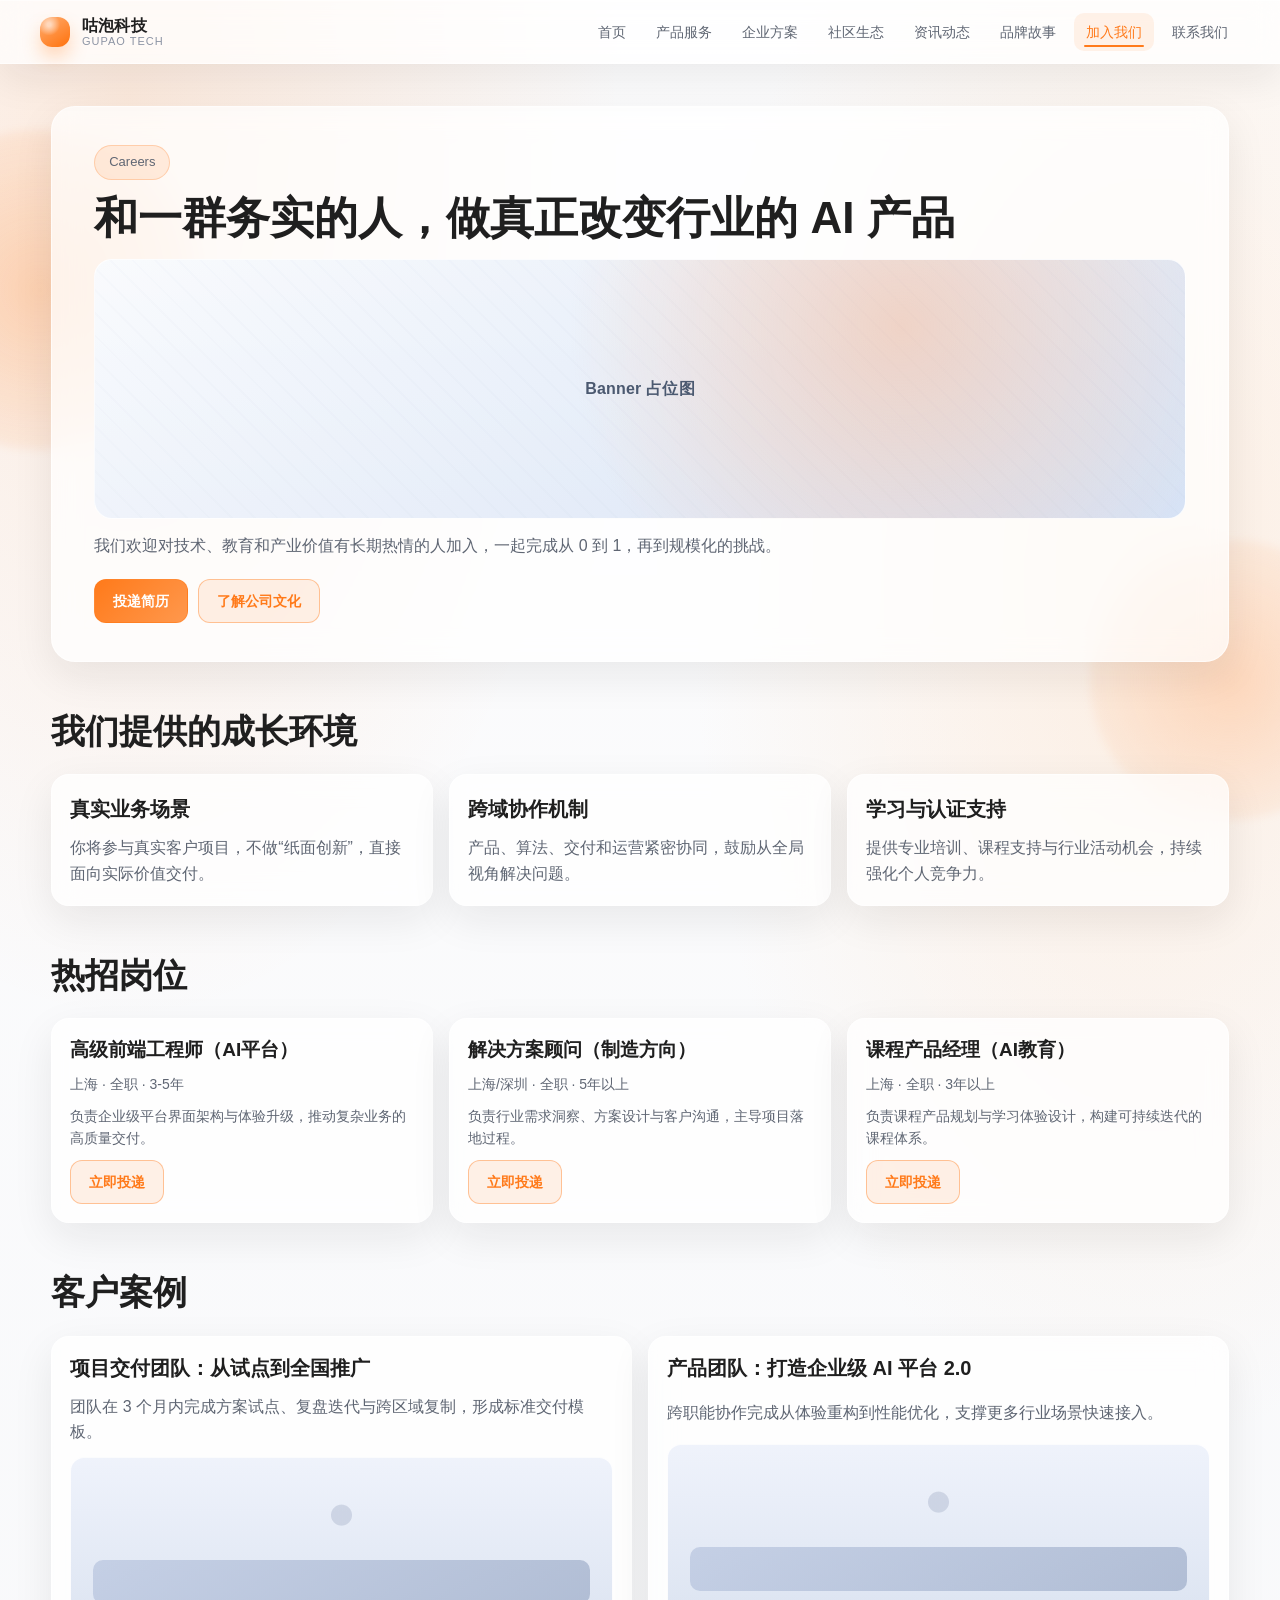
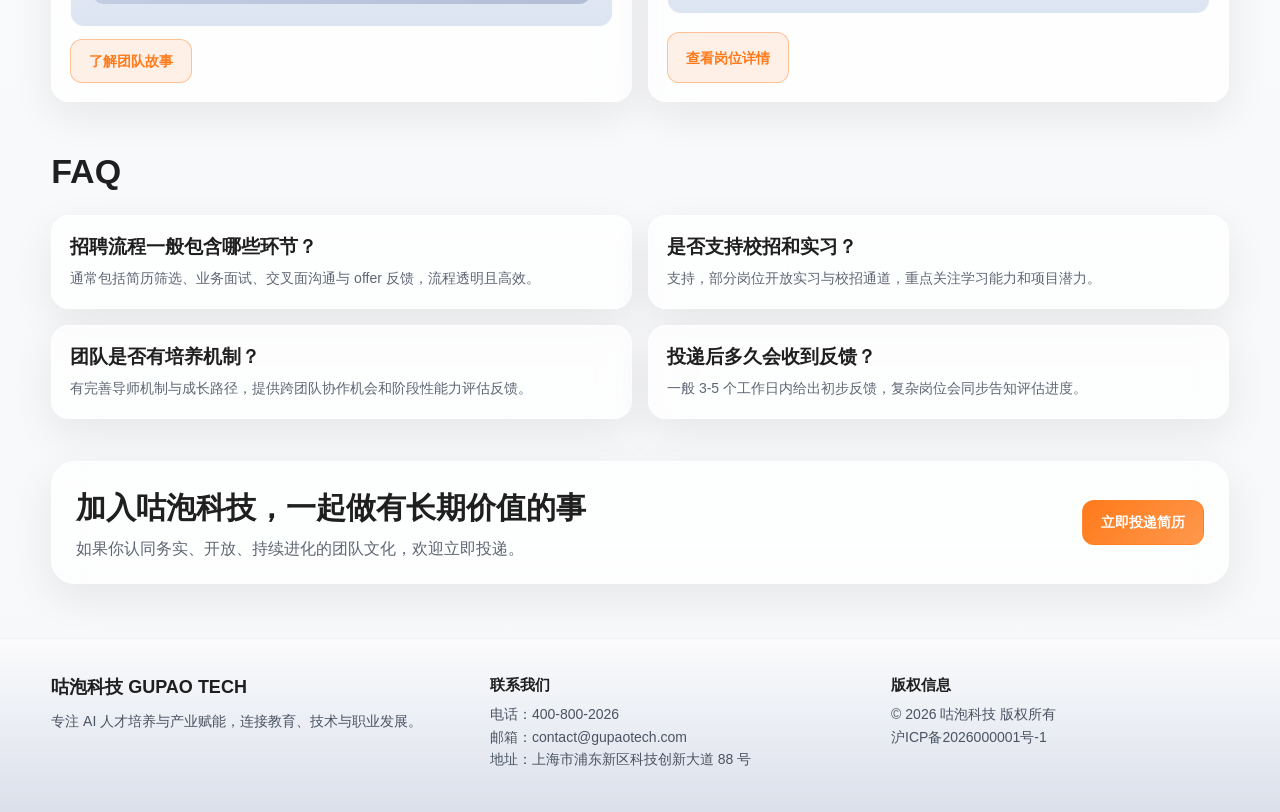
==== careers.html @ 968368e8 "feat: add static tech homepage" ====
<!DOCTYPE html>
<html lang="zh-CN">
<head>
  <meta charset="UTF-8" />
  <meta name="viewport" content="width=device-width, initial-scale=1.0" />
  <title>加入我们 - 咕泡科技</title>
  <link rel="stylesheet" href="./style.css" />
</head>
<body>
  <div class="bg-orb bg-orb--1"></div>
  <div class="bg-orb bg-orb--2"></div>

  <header class="site-header">
    <div class="container">
      <div class="header-card glass">
        <a class="logo" href="./index.html" aria-label="咕泡科技首页">
          <span class="logo__icon" aria-hidden="true"></span>
          <span class="logo__text">
            <strong>咕泡科技</strong>
            <em>GUPAO TECH</em>
          </span>
        </a>
        <nav class="main-nav" aria-label="主导航">
          <ul>
            <li><a href="./index.html">首页</a></li>
            <li><a href="./products.html">产品服务</a></li>
            <li><a href="./solutions.html">企业方案</a></li>
            <li><a href="./ecosystem.html">社区生态</a></li>
            <li><a href="./news.html">资讯动态</a></li>
            <li><a href="./story.html">品牌故事</a></li>
            <li><a class="active" href="./careers.html">加入我们</a></li>
            <li><a href="./contact.html">联系我们</a></li>
          </ul>
        </nav>
      </div>
    </div>
  </header>

  <main>
    <section class="sub-hero section-space">
      <div class="container">
        <div class="sub-hero__card glass">
          <p class="hero-kicker">Careers</p>
          <h1>和一群务实的人，做真正改变行业的 AI 产品</h1>
          <div class="sub-hero-banner sub-hero-banner--careers" role="img" aria-label="Banner占位图">Banner 占位图</div>
          <p>我们欢迎对技术、教育和产业价值有长期热情的人加入，一起完成从 0 到 1，再到规模化的挑战。</p>
          <div class="cta-row">
            <a class="btn" href="./contact.html">投递简历</a>
            <a class="btn btn--ghost" href="./story.html">了解公司文化</a>
          </div>
        </div>
      </div>
    </section>

    <section class="section-space">
      <div class="container">
        <h2 class="section-title">我们提供的成长环境</h2>
        <div class="feature-grid feature-grid--3">
          <article class="feature-card glass">
            <h3>真实业务场景</h3>
            <p>你将参与真实客户项目，不做“纸面创新”，直接面向实际价值交付。</p>
          </article>
          <article class="feature-card glass">
            <h3>跨域协作机制</h3>
            <p>产品、算法、交付和运营紧密协同，鼓励从全局视角解决问题。</p>
          </article>
          <article class="feature-card glass">
            <h3>学习与认证支持</h3>
            <p>提供专业培训、课程支持与行业活动机会，持续强化个人竞争力。</p>
          </article>
        </div>
      </div>
    </section>

    <section class="section-space">
      <div class="container">
        <h2 class="section-title">热招岗位</h2>
        <div class="jobs-grid">
          <article class="job-card glass">
            <h3>高级前端工程师（AI平台）</h3>
            <p>上海 · 全职 · 3-5年</p>
            <p>负责企业级平台界面架构与体验升级，推动复杂业务的高质量交付。</p>
            <a class="btn btn--ghost" href="./contact.html">立即投递</a>
          </article>
          <article class="job-card glass">
            <h3>解决方案顾问（制造方向）</h3>
            <p>上海/深圳 · 全职 · 5年以上</p>
            <p>负责行业需求洞察、方案设计与客户沟通，主导项目落地过程。</p>
            <a class="btn btn--ghost" href="./contact.html">立即投递</a>
          </article>
          <article class="job-card glass">
            <h3>课程产品经理（AI教育）</h3>
            <p>上海 · 全职 · 3年以上</p>
            <p>负责课程产品规划与学习体验设计，构建可持续迭代的课程体系。</p>
            <a class="btn btn--ghost" href="./contact.html">立即投递</a>
          </article>
        </div>
      </div>
    </section>

    <section class="section-space">
      <div class="container">
        <h2 class="section-title">客户案例</h2>
        <div class="case-grid">
          <article class="case-card glass">
            <h3>项目交付团队：从试点到全国推广</h3>
            <p>团队在 3 个月内完成方案试点、复盘迭代与跨区域复制，形成标准交付模板。</p>
            <div class="image-placeholder" role="img" aria-label="团队成长案例图片占位"></div>
            <a class="btn btn--ghost" href="./contact.html">了解团队故事</a>
          </article>
          <article class="case-card glass">
            <h3>产品团队：打造企业级 AI 平台 2.0</h3>
            <p>跨职能协作完成从体验重构到性能优化，支撑更多行业场景快速接入。</p>
            <div class="image-placeholder" role="img" aria-label="产品创新案例图片占位"></div>
            <a class="btn btn--ghost" href="./contact.html">查看岗位详情</a>
          </article>
        </div>
      </div>
    </section>

    <section class="section-space">
      <div class="container">
        <h2 class="section-title">FAQ</h2>
        <div class="faq-grid">
          <article class="faq-item glass">
            <h3>招聘流程一般包含哪些环节？</h3>
            <p>通常包括简历筛选、业务面试、交叉面沟通与 offer 反馈，流程透明且高效。</p>
          </article>
          <article class="faq-item glass">
            <h3>是否支持校招和实习？</h3>
            <p>支持，部分岗位开放实习与校招通道，重点关注学习能力和项目潜力。</p>
          </article>
          <article class="faq-item glass">
            <h3>团队是否有培养机制？</h3>
            <p>有完善导师机制与成长路径，提供跨团队协作机会和阶段性能力评估反馈。</p>
          </article>
          <article class="faq-item glass">
            <h3>投递后多久会收到反馈？</h3>
            <p>一般 3-5 个工作日内给出初步反馈，复杂岗位会同步告知评估进度。</p>
          </article>
        </div>
      </div>
    </section>

    <section class="section-space">
      <div class="container">
        <div class="cta-banner glass">
          <div>
            <h2>加入咕泡科技，一起做有长期价值的事</h2>
            <p>如果你认同务实、开放、持续进化的团队文化，欢迎立即投递。</p>
          </div>
          <a class="btn" href="./contact.html">立即投递简历</a>
        </div>
      </div>
    </section>
  </main>

  <footer class="site-footer">
    <div class="container">
      <div class="footer-grid">
        <div>
          <h3>咕泡科技 GUPAO TECH</h3>
          <p>专注 AI 人才培养与产业赋能，连接教育、技术与职业发展。</p>
        </div>
        <div>
          <h4>联系我们</h4>
          <p>电话：400-800-2026</p>
          <p>邮箱：contact@gupaotech.com</p>
          <p>地址：上海市浦东新区科技创新大道 88 号</p>
        </div>
        <div>
          <h4>版权信息</h4>
          <p>© 2026 咕泡科技 版权所有</p>
          <p>沪ICP备2026000001号-1</p>
        </div>
      </div>
    </div>
  </footer>
</body>
</html>
---- style.css ----
:root {
  --brand: #ff7a1a;
  --brand-hover: #ff8f3d;
  --brand-soft: #fff3e8;
  --text-main: #1f1f1f;
  --text-sub: #5f6673;
  --text-muted: #8b93a3;
  --page-bg: #f7f8fa;
  --glass-bg: rgba(255, 255, 255, 0.72);
  --glass-border: rgba(255, 255, 255, 0.6);
  --card-shadow: 0 14px 40px rgba(31, 31, 31, 0.08);
  --card-shadow-hover: 0 22px 55px rgba(31, 31, 31, 0.14);
  --radius-lg: 24px;
  --radius-md: 18px;
  --radius-sm: 14px;
  --container: 1200px;
  --transition: 0.28s ease;
}

*,
*::before,
*::after {
  box-sizing: border-box;
}

html,
body {
  margin: 0;
  padding: 0;
}

body {
  font-family: "PingFang SC", "Microsoft YaHei", sans-serif;
  color: var(--text-main);
  line-height: 1.6;
  background:
    radial-gradient(55% 55% at 10% 4%, rgba(255, 122, 26, 0.14), transparent 70%),
    radial-gradient(50% 50% at 90% 24%, rgba(255, 210, 170, 0.32), transparent 72%),
    linear-gradient(180deg, #fcfcfd 0%, var(--page-bg) 100%);
  min-height: 100vh;
}

a {
  color: inherit;
  text-decoration: none;
}

h1,
h2,
h3,
h4,
p {
  margin: 0;
}

ul,
ol {
  margin: 0;
  padding: 0;
}

.container {
  width: min(var(--container), 92vw);
  margin: 0 auto;
}

.section-space {
  margin-top: 42px;
}

.glass {
  background: var(--glass-bg);
  border: 1px solid var(--glass-border);
  box-shadow: var(--card-shadow);
  backdrop-filter: blur(14px);
  -webkit-backdrop-filter: blur(14px);
  transition: transform var(--transition), box-shadow var(--transition), border-color var(--transition);
}

.bg-orb {
  position: fixed;
  z-index: -1;
  filter: blur(4px);
  border-radius: 50%;
  pointer-events: none;
}

.bg-orb--1 {
  top: 130px;
  left: -120px;
  width: 320px;
  height: 320px;
  background: radial-gradient(circle, rgba(255, 122, 26, 0.26), rgba(255, 122, 26, 0));
}

.bg-orb--2 {
  top: 540px;
  right: -90px;
  width: 280px;
  height: 280px;
  background: radial-gradient(circle, rgba(255, 190, 145, 0.5), rgba(255, 190, 145, 0));
}

.site-header {
  position: sticky;
  top: 0;
  left: 0;
  width: 100%;
  z-index: 20;
  padding: 0;
}

.site-header .container {
  width: 100%;
  margin: 0;
}

.header-card {
  border-radius: 0;
  border-left: 0;
  border-right: 0;
  padding-top: 12px;
  padding-bottom: 12px;
  padding-left: max(16px, calc((100vw - var(--container)) / 2));
  padding-right: max(16px, calc((100vw - var(--container)) / 2));
  display: flex;
  align-items: center;
  justify-content: space-between;
  gap: 16px;
}

.logo {
  display: inline-flex;
  align-items: center;
  gap: 12px;
  transition: transform var(--transition);
}

.logo:hover {
  transform: translateY(-2px);
}

.logo__icon {
  width: 30px;
  height: 30px;
  border-radius: 12px;
  background:
    radial-gradient(circle at 30% 25%, #ffd8bc 6%, transparent 36%),
    linear-gradient(145deg, #ffae72 0%, var(--brand) 85%);
  box-shadow: 0 10px 18px rgba(255, 122, 26, 0.28);
}

.logo__text {
  display: flex;
  flex-direction: column;
  line-height: 1.2;
}

.logo__text strong {
  font-size: 16px;
  letter-spacing: 0.2px;
}

.logo__text em {
  font-style: normal;
  font-size: 11px;
  color: var(--text-muted);
  letter-spacing: 1px;
}

.main-nav ul {
  list-style: none;
  display: flex;
  gap: 6px;
  flex-wrap: wrap;
  justify-content: flex-end;
}

.main-nav a {
  display: inline-flex;
  align-items: center;
  justify-content: center;
  padding: 8px 12px;
  border-radius: 10px;
  color: var(--text-sub);
  font-size: 14px;
  position: relative;
  transition: color var(--transition), background-color var(--transition);
}

.main-nav a::after {
  content: "";
  position: absolute;
  left: 10px;
  right: 10px;
  bottom: 4px;
  height: 2px;
  border-radius: 10px;
  background: var(--brand);
  transform: scaleX(0);
  transform-origin: left;
  transition: transform var(--transition);
}

.main-nav a:hover,
.main-nav a.active {
  color: var(--brand);
  background: rgba(255, 122, 26, 0.09);
}

.main-nav a:hover::after,
.main-nav a.active::after {
  transform: scaleX(1);
}

.category-section {
  margin-top: 18px;
}

.business-tabs {
  position: relative;
  border-radius: var(--radius-lg);
  padding: 22px 24px;
}

.business-tabs input {
  position: absolute;
  opacity: 0;
  pointer-events: none;
}

.business-tab-controls {
  display: inline-grid;
  grid-template-columns: repeat(2, minmax(0, 1fr));
  gap: 8px;
  background: rgba(255, 255, 255, 0.58);
  border: 1px solid rgba(255, 255, 255, 0.75);
  border-radius: 14px;
  padding: 6px;
  margin-bottom: 16px;
}

.business-tab-controls label {
  display: inline-flex;
  justify-content: center;
  align-items: center;
  min-width: 120px;
  padding: 10px 16px;
  border-radius: 10px;
  font-weight: 700;
  color: #3f495c;
  transition: all var(--transition);
  cursor: pointer;
}

.business-tab-panels {
  border-radius: var(--radius-md);
  border: 1px solid rgba(255, 255, 255, 0.7);
  background: rgba(255, 255, 255, 0.58);
  padding: 14px;
}

.business-panel {
  display: none;
}

#tab-ai:checked ~ .business-tab-controls label[for="tab-ai"],
#tab-it:checked ~ .business-tab-controls label[for="tab-it"] {
  color: var(--brand);
  background: rgba(255, 122, 26, 0.12);
  box-shadow: 0 10px 18px rgba(255, 122, 26, 0.16);
}

#tab-ai:checked ~ .business-tab-panels .business-panel--ai,
#tab-it:checked ~ .business-tab-panels .business-panel--it {
  display: grid;
  grid-template-columns: repeat(4, minmax(0, 1fr));
  gap: 12px;
}

.business-card {
  border-radius: var(--radius-sm);
  border: 1px solid rgba(255, 255, 255, 0.82);
  background: rgba(255, 255, 255, 0.72);
  padding: 14px;
  display: grid;
  gap: 8px;
  transition: transform var(--transition), box-shadow var(--transition), border-color var(--transition);
}

.business-card h3 {
  font-size: 18px;
}

.business-card p {
  color: var(--text-sub);
  font-size: 14px;
}

.business-card a {
  width: fit-content;
  color: var(--brand);
  font-size: 13px;
  border-bottom: 1px solid transparent;
  transition: border-color var(--transition), color var(--transition);
}

.business-card a:hover {
  color: var(--brand-hover);
  border-color: rgba(255, 122, 26, 0.5);
}

.business-card:hover {
  border-color: rgba(255, 122, 26, 0.35);
  box-shadow: 0 14px 26px rgba(255, 122, 26, 0.12);
  transform: translateY(-4px);
}

.hero-section {
  margin-top: 20px;
}

.hero-card {
  border-radius: var(--radius-lg);
  padding: 42px clamp(18px, 4vw, 52px);
  text-align: center;
}

.hero-kicker {
  display: inline-block;
  color: var(--brand);
  background: rgba(255, 122, 26, 0.12);
  border: 1px solid rgba(255, 122, 26, 0.25);
  border-radius: 999px;
  padding: 6px 14px;
  font-size: 13px;
  margin-bottom: 12px;
}

.hero-card h1 {
  font-size: clamp(30px, 4vw, 42px);
  line-height: 1.2;
  margin-bottom: 10px;
  letter-spacing: 0.3px;
}

.hero-subtitle {
  color: var(--text-sub);
  font-size: clamp(15px, 2.1vw, 18px);
  margin-bottom: 28px;
}

.hero-visual {
  height: clamp(180px, 28vw, 260px);
  border-radius: 20px;
  border: 1px solid rgba(255, 255, 255, 0.85);
  background:
    linear-gradient(130deg, rgba(255, 122, 26, 0.2), rgba(255, 255, 255, 0.7) 35%, rgba(229, 236, 248, 0.7)),
    repeating-linear-gradient(90deg, transparent 0 42px, rgba(117, 132, 165, 0.09) 42px 43px),
    linear-gradient(180deg, #eef2f9 0%, #dfe6f3 100%);
  display: grid;
  place-items: center;
  color: #4d5b73;
  font-weight: 600;
}

.industry-copy {
  max-width: 860px;
}

.industry-copy h2 {
  font-size: clamp(28px, 3.6vw, 38px);
  line-height: 1.25;
  margin-bottom: 12px;
}

.industry-copy p {
  font-size: 17px;
  color: var(--text-sub);
}

.stats-grid {
  display: grid;
  gap: 16px;
  grid-template-columns: repeat(4, minmax(0, 1fr));
}

.stats-card {
  border-radius: var(--radius-md);
  padding: 22px 18px;
}

.stats-card h3 {
  font-size: 16px;
  margin-bottom: 12px;
}

.stats-card strong {
  font-size: clamp(28px, 3vw, 36px);
  line-height: 1.1;
  color: var(--brand);
  display: block;
  margin-bottom: 8px;
}

.stats-card p {
  color: var(--text-muted);
  font-size: 14px;
}

.stats-card:hover,
.course-card:hover,
.case-card:hover {
  transform: translateY(-6px);
  box-shadow: var(--card-shadow-hover);
  border-color: rgba(255, 122, 26, 0.26);
}

.policy-card {
  border-radius: var(--radius-lg);
  padding: 24px;
}

.policy-card h2 {
  font-size: 26px;
  margin-bottom: 14px;
}

.policy-card ol {
  list-style: none;
  display: grid;
  gap: 12px;
}

.policy-card li {
  position: relative;
  padding-left: 38px;
  color: var(--text-sub);
}

.policy-card li::before {
  content: counter(list-item);
  position: absolute;
  left: 0;
  top: 3px;
  width: 24px;
  height: 24px;
  border-radius: 50%;
  display: grid;
  place-items: center;
  font-size: 12px;
  font-weight: 700;
  color: var(--brand);
  background: rgba(255, 122, 26, 0.14);
}

.learning-card {
  border-radius: var(--radius-lg);
  padding: 28px 24px;
  text-align: center;
}

.section-mark {
  font-size: 13px;
  color: var(--brand);
  margin-bottom: 6px;
}

.learning-card h2 {
  font-size: clamp(24px, 3vw, 34px);
  margin-bottom: 10px;
}

.learning-card p {
  color: var(--text-sub);
  max-width: 860px;
  margin: 0 auto;
}

.featured-card {
  border-radius: var(--radius-lg);
  padding: 22px;
  display: grid;
  grid-template-columns: 220px 1fr;
  gap: 18px;
  align-items: stretch;
}

.featured-tag {
  border-radius: var(--radius-md);
  border: 1px solid rgba(255, 122, 26, 0.3);
  background: rgba(255, 122, 26, 0.08);
  padding: 18px;
  display: grid;
  align-content: center;
}

.featured-tag span {
  font-size: 12px;
  color: var(--text-muted);
}

.featured-tag h3 {
  margin-top: 6px;
  font-size: 30px;
}

.featured-content {
  border-radius: var(--radius-md);
  border: 1px solid rgba(255, 255, 255, 0.7);
  background: rgba(255, 255, 255, 0.62);
  padding: 20px;
  display: grid;
  align-content: center;
}

.featured-content p {
  color: #3d4656;
  font-size: 16px;
}

.course-grid {
  display: grid;
  grid-template-columns: repeat(3, minmax(0, 1fr));
  gap: 16px;
}

.course-card {
  border-radius: var(--radius-md);
  padding: 20px;
  display: grid;
  gap: 12px;
}

.badge {
  display: inline-flex;
  width: fit-content;
  padding: 4px 10px;
  border-radius: 999px;
  font-size: 12px;
  color: var(--brand);
  background: rgba(255, 122, 26, 0.12);
  border: 1px solid rgba(255, 122, 26, 0.2);
}

.course-card h3 {
  font-size: 22px;
}

.course-card p {
  color: var(--text-sub);
}

.btn {
  display: inline-flex;
  width: fit-content;
  justify-content: center;
  align-items: center;
  border-radius: 12px;
  border: 1px solid rgba(255, 122, 26, 0.4);
  padding: 10px 18px;
  color: #fff;
  background: linear-gradient(135deg, var(--brand), #ff984d);
  font-size: 14px;
  font-weight: 600;
  transition: transform var(--transition), box-shadow var(--transition), filter var(--transition);
}

.btn:hover {
  transform: translateY(-2px);
  box-shadow: 0 16px 26px rgba(255, 122, 26, 0.3);
  filter: brightness(1.04);
}

.btn:active {
  transform: translateY(0);
}

.btn--ghost {
  background: rgba(255, 122, 26, 0.1);
  color: var(--brand);
}

.case-title-card {
  max-width: 760px;
}

.case-title-card h2 {
  font-size: clamp(24px, 3vw, 34px);
  margin-bottom: 8px;
}

.case-title-card p {
  color: var(--text-sub);
}

.case-grid {
  display: grid;
  grid-template-columns: repeat(2, minmax(0, 1fr));
  gap: 16px;
}

.case-card {
  border-radius: var(--radius-md);
  padding: 18px;
  display: grid;
  gap: 12px;
}

.case-card h3 {
  font-size: 20px;
  line-height: 1.35;
}

.case-card p {
  color: var(--text-sub);
}

.faq-grid {
  display: grid;
  grid-template-columns: repeat(2, minmax(0, 1fr));
  gap: 16px;
}

.faq-item {
  border-radius: var(--radius-md);
  padding: 18px;
  display: grid;
  gap: 8px;
}

.faq-item h3 {
  font-size: 19px;
  line-height: 1.35;
}

.faq-item p {
  color: var(--text-sub);
  font-size: 14px;
}

.faq-item:hover {
  transform: translateY(-6px);
  box-shadow: var(--card-shadow-hover);
  border-color: rgba(255, 122, 26, 0.26);
}

.image-placeholder {
  height: 170px;
  border-radius: 14px;
  border: 1px solid rgba(255, 255, 255, 0.9);
  background:
    radial-gradient(circle at 50% 34%, rgba(170, 180, 203, 0.44) 0 10px, transparent 11px),
    linear-gradient(180deg, rgba(238, 242, 251, 0.95), rgba(219, 227, 241, 0.95));
  position: relative;
}

.image-placeholder::before {
  content: "";
  position: absolute;
  left: 22px;
  right: 22px;
  bottom: 22px;
  height: 44px;
  border-radius: 10px;
  background: linear-gradient(135deg, rgba(183, 196, 222, 0.7), rgba(157, 172, 200, 0.7));
}

.site-footer {
  margin-top: 54px;
  padding: 34px 0 42px;
  background: linear-gradient(180deg, rgb(255 255 255 / 45%), rgba(204, 211, 227, 0.65));
  border-top: 1px solid rgba(255, 255, 255, 0.6);
}

.footer-grid {
  display: grid;
  grid-template-columns: 1.1fr 1fr 0.9fr;
  gap: 26px;
}

.footer-grid h3 {
  font-size: 18px;
  margin-bottom: 8px;
}

.footer-grid h4 {
  font-size: 15px;
  margin-bottom: 6px;
}

.footer-grid p {
  color: #4a5362;
  font-size: 14px;
}

.sub-hero__card {
  border-radius: var(--radius-lg);
  padding: 38px clamp(18px, 4vw, 42px);
}

.sub-hero__card h1 {
  font-size: clamp(30px, 4vw, 44px);
  line-height: 1.2;
  margin-bottom: 12px;
}

.sub-hero-banner {
  margin: 14px 0 14px;
  height: clamp(170px, 24vw, 260px);
  border-radius: 18px;
  border: 1px solid rgba(255, 255, 255, 0.86);
  display: grid;
  place-items: center;
  color: #4b5970;
  font-weight: 600;
  letter-spacing: 0.2px;
}

.sub-hero-banner--products {
  background:
    linear-gradient(132deg, rgba(255, 122, 26, 0.22), rgba(255, 255, 255, 0.72) 44%, rgba(220, 231, 248, 0.74)),
    repeating-linear-gradient(90deg, transparent 0 38px, rgba(114, 131, 165, 0.11) 38px 39px),
    linear-gradient(180deg, #e7edf9 0%, #d7e0f2 100%);
}

.sub-hero-banner--solutions {
  background:
    radial-gradient(circle at 12% 20%, rgba(255, 152, 92, 0.42), transparent 42%),
    linear-gradient(118deg, rgba(255, 255, 255, 0.75), rgba(210, 223, 244, 0.78)),
    repeating-linear-gradient(0deg, transparent 0 24px, rgba(124, 141, 173, 0.09) 24px 25px),
    linear-gradient(180deg, #ecf1fa 0%, #d6e0f3 100%);
}

.sub-hero-banner--ecosystem {
  background:
    radial-gradient(circle at 82% 22%, rgba(255, 198, 160, 0.45), transparent 38%),
    radial-gradient(circle at 22% 72%, rgba(173, 207, 255, 0.38), transparent 44%),
    linear-gradient(136deg, rgba(255, 255, 255, 0.72), rgba(217, 229, 246, 0.74)),
    repeating-linear-gradient(45deg, rgba(130, 150, 184, 0.1) 0 2px, transparent 2px 14px);
}

.sub-hero-banner--news {
  background:
    linear-gradient(135deg, rgba(255, 140, 78, 0.24), rgba(255, 255, 255, 0.74) 50%, rgba(215, 227, 245, 0.72)),
    repeating-linear-gradient(90deg, rgba(120, 136, 167, 0.1) 0 1px, transparent 1px 28px),
    repeating-linear-gradient(0deg, rgba(120, 136, 167, 0.09) 0 1px, transparent 1px 22px),
    linear-gradient(180deg, #e9eef8 0%, #d8e1f2 100%);
}

.sub-hero-banner--story {
  background:
    radial-gradient(circle at 18% 20%, rgba(255, 164, 114, 0.4), transparent 38%),
    linear-gradient(120deg, rgba(255, 255, 255, 0.74), rgba(226, 234, 249, 0.75)),
    repeating-linear-gradient(90deg, transparent 0 34px, rgba(122, 138, 168, 0.1) 34px 35px),
    linear-gradient(180deg, #ecf1fa 0%, #dbe4f4 100%);
}

.sub-hero-banner--careers {
  background:
    radial-gradient(circle at 74% 26%, rgba(255, 176, 130, 0.42), transparent 40%),
    linear-gradient(132deg, rgba(255, 255, 255, 0.74), rgba(214, 227, 246, 0.74)),
    repeating-linear-gradient(45deg, rgba(124, 143, 176, 0.1) 0 2px, transparent 2px 16px),
    linear-gradient(180deg, #e8eef9 0%, #d7e1f3 100%);
}

.sub-hero-banner--contact {
  background:
    linear-gradient(140deg, rgba(255, 138, 78, 0.2), rgba(255, 255, 255, 0.74) 48%, rgba(209, 223, 246, 0.76)),
    radial-gradient(circle at 12% 78%, rgba(168, 199, 248, 0.38), transparent 44%),
    repeating-linear-gradient(0deg, transparent 0 20px, rgba(122, 140, 170, 0.09) 20px 21px),
    linear-gradient(180deg, #e9eff9 0%, #d6e0f2 100%);
}

.sub-hero__card p {
  color: var(--text-sub);
  max-width: 900px;
}

.cta-row {
  margin-top: 20px;
  display: flex;
  flex-wrap: wrap;
  gap: 10px;
}

.section-title {
  font-size: clamp(24px, 3vw, 34px);
  margin-bottom: 16px;
}

.split-card {
  border-radius: var(--radius-lg);
  padding: 24px;
  display: grid;
  grid-template-columns: 1.15fr 1fr;
  gap: 16px;
}

.split-card h2 {
  font-size: clamp(24px, 3vw, 32px);
  margin-bottom: 10px;
}

.split-card p {
  color: var(--text-sub);
}

.metric-cluster {
  display: grid;
  grid-template-columns: repeat(3, minmax(0, 1fr));
  gap: 10px;
}

.mini-stat {
  border-radius: var(--radius-sm);
  padding: 14px;
  border: 1px solid rgba(255, 255, 255, 0.85);
  background: rgba(255, 255, 255, 0.66);
}

.mini-stat strong {
  display: block;
  color: var(--brand);
  font-size: 26px;
  line-height: 1.2;
  margin-bottom: 2px;
}

.mini-stat p {
  font-size: 13px;
  color: var(--text-muted);
}

.check-list {
  border-radius: var(--radius-md);
  background: rgba(255, 255, 255, 0.62);
  border: 1px solid rgba(255, 255, 255, 0.75);
  padding: 16px;
  display: grid;
  gap: 8px;
}

.check-list p {
  position: relative;
  padding-left: 20px;
}

.check-list p::before {
  content: "";
  position: absolute;
  left: 0;
  top: 9px;
  width: 8px;
  height: 8px;
  border-radius: 50%;
  background: var(--brand);
}

.feature-grid {
  display: grid;
  gap: 16px;
}

.feature-grid--4 {
  grid-template-columns: repeat(4, minmax(0, 1fr));
}

.feature-grid--3 {
  grid-template-columns: repeat(3, minmax(0, 1fr));
}

.feature-card {
  border-radius: var(--radius-md);
  padding: 18px;
  display: grid;
  gap: 10px;
}

.feature-card h3 {
  font-size: 20px;
}

.feature-card p {
  color: var(--text-sub);
}

.feature-card a,
.news-card a,
.contact-card a {
  color: var(--brand);
  width: fit-content;
  border-bottom: 1px solid transparent;
  transition: border-color var(--transition), color var(--transition), transform var(--transition);
}

.feature-card a:hover,
.news-card a:hover,
.contact-card a:hover {
  color: var(--brand-hover);
  border-color: rgba(255, 122, 26, 0.5);
  transform: translateX(2px);
}

.feature-card:hover,
.timeline-item:hover,
.news-card:hover,
.job-card:hover,
.contact-card:hover {
  transform: translateY(-6px);
  box-shadow: var(--card-shadow-hover);
  border-color: rgba(255, 122, 26, 0.26);
}

.timeline-grid {
  display: grid;
  gap: 14px;
  grid-template-columns: repeat(4, minmax(0, 1fr));
}

.timeline-item {
  border-radius: var(--radius-md);
  padding: 18px;
  display: grid;
  gap: 8px;
}

.timeline-item span {
  width: fit-content;
  padding: 3px 10px;
  border-radius: 999px;
  font-size: 12px;
  color: var(--brand);
  border: 1px solid rgba(255, 122, 26, 0.24);
  background: rgba(255, 122, 26, 0.08);
}

.timeline-item h3 {
  font-size: 18px;
}

.timeline-item p {
  color: var(--text-sub);
  font-size: 14px;
}

.news-grid {
  display: grid;
  gap: 16px;
  grid-template-columns: repeat(3, minmax(0, 1fr));
}

.news-card {
  border-radius: var(--radius-md);
  padding: 20px;
  display: grid;
  gap: 10px;
}

.news-meta {
  font-size: 12px;
  color: var(--text-muted);
}

.news-card h3 {
  font-size: 21px;
  line-height: 1.35;
}

.news-card p {
  color: var(--text-sub);
}

.jobs-grid {
  display: grid;
  grid-template-columns: repeat(3, minmax(0, 1fr));
  gap: 16px;
}

.job-card {
  border-radius: var(--radius-md);
  padding: 18px;
  display: grid;
  gap: 10px;
}

.job-card h3 {
  font-size: 19px;
  line-height: 1.35;
}

.job-card p {
  color: var(--text-sub);
  font-size: 14px;
}

.contact-grid {
  display: grid;
  grid-template-columns: repeat(3, minmax(0, 1fr));
  gap: 16px;
}

.contact-card {
  border-radius: var(--radius-md);
  padding: 18px;
  display: grid;
  gap: 8px;
}

.contact-card h3 {
  font-size: 20px;
}

.contact-card p {
  color: var(--text-sub);
}

.map-placeholder {
  min-height: 190px;
  border-radius: var(--radius-md);
  border: 1px solid rgba(255, 255, 255, 0.85);
  background:
    linear-gradient(130deg, rgba(255, 122, 26, 0.12), rgba(255, 255, 255, 0.66)),
    repeating-linear-gradient(45deg, rgba(179, 188, 207, 0.25) 0 9px, rgba(226, 232, 244, 0.45) 9px 18px);
  display: grid;
  place-items: center;
  color: #4e5c75;
  font-weight: 600;
}

.cta-banner {
  border-radius: var(--radius-lg);
  padding: 22px 24px;
  display: flex;
  align-items: center;
  justify-content: space-between;
  gap: 14px;
}

.cta-banner h2 {
  font-size: clamp(23px, 2.8vw, 30px);
  margin-bottom: 4px;
}

.cta-banner p {
  color: var(--text-sub);
}

@media (max-width: 1100px) {
  .stats-grid,
  .course-grid {
    grid-template-columns: repeat(2, minmax(0, 1fr));
  }

  .case-grid {
    grid-template-columns: 1fr;
  }

  .featured-card {
    grid-template-columns: 1fr;
  }

  .feature-grid--4,
  .feature-grid--3,
  .news-grid,
  .faq-grid,
  .jobs-grid,
  .contact-grid,
  .timeline-grid {
    grid-template-columns: repeat(2, minmax(0, 1fr));
  }

  .split-card {
    grid-template-columns: 1fr;
  }
}

@media (max-width: 820px) {
  .site-header {
    position: sticky;
    top: 0;
    padding: 0;
  }

  .header-card {
    flex-direction: column;
    align-items: flex-start;
  }

  .main-nav ul {
    justify-content: flex-start;
  }

  #tab-ai:checked ~ .business-tab-panels .business-panel--ai,
  #tab-it:checked ~ .business-tab-panels .business-panel--it {
    grid-template-columns: repeat(2, minmax(0, 1fr));
  }

  .hero-card {
    padding: 30px 18px;
  }

  .stats-grid,
  .course-grid {
    grid-template-columns: 1fr;
  }

  .policy-card,
  .learning-card,
  .featured-card {
    padding: 20px;
  }

  .footer-grid {
    grid-template-columns: 1fr;
    gap: 16px;
  }

  .metric-cluster {
    grid-template-columns: 1fr;
  }

  .feature-grid--4,
  .feature-grid--3,
  .news-grid,
  .faq-grid,
  .jobs-grid,
  .contact-grid,
  .timeline-grid {
    grid-template-columns: 1fr;
  }

  .cta-banner {
    flex-direction: column;
    align-items: flex-start;
  }
}

@media (max-width: 520px) {
  #tab-ai:checked ~ .business-tab-panels .business-panel--ai,
  #tab-it:checked ~ .business-tab-panels .business-panel--it {
    grid-template-columns: 1fr;
  }

  .business-tab-controls {
    width: 100%;
  }

  .business-tab-controls label {
    min-width: 0;
    width: 100%;
  }

  .main-nav a {
    font-size: 13px;
    padding: 7px 10px;
  }

  .btn {
    width: 100%;
  }
}
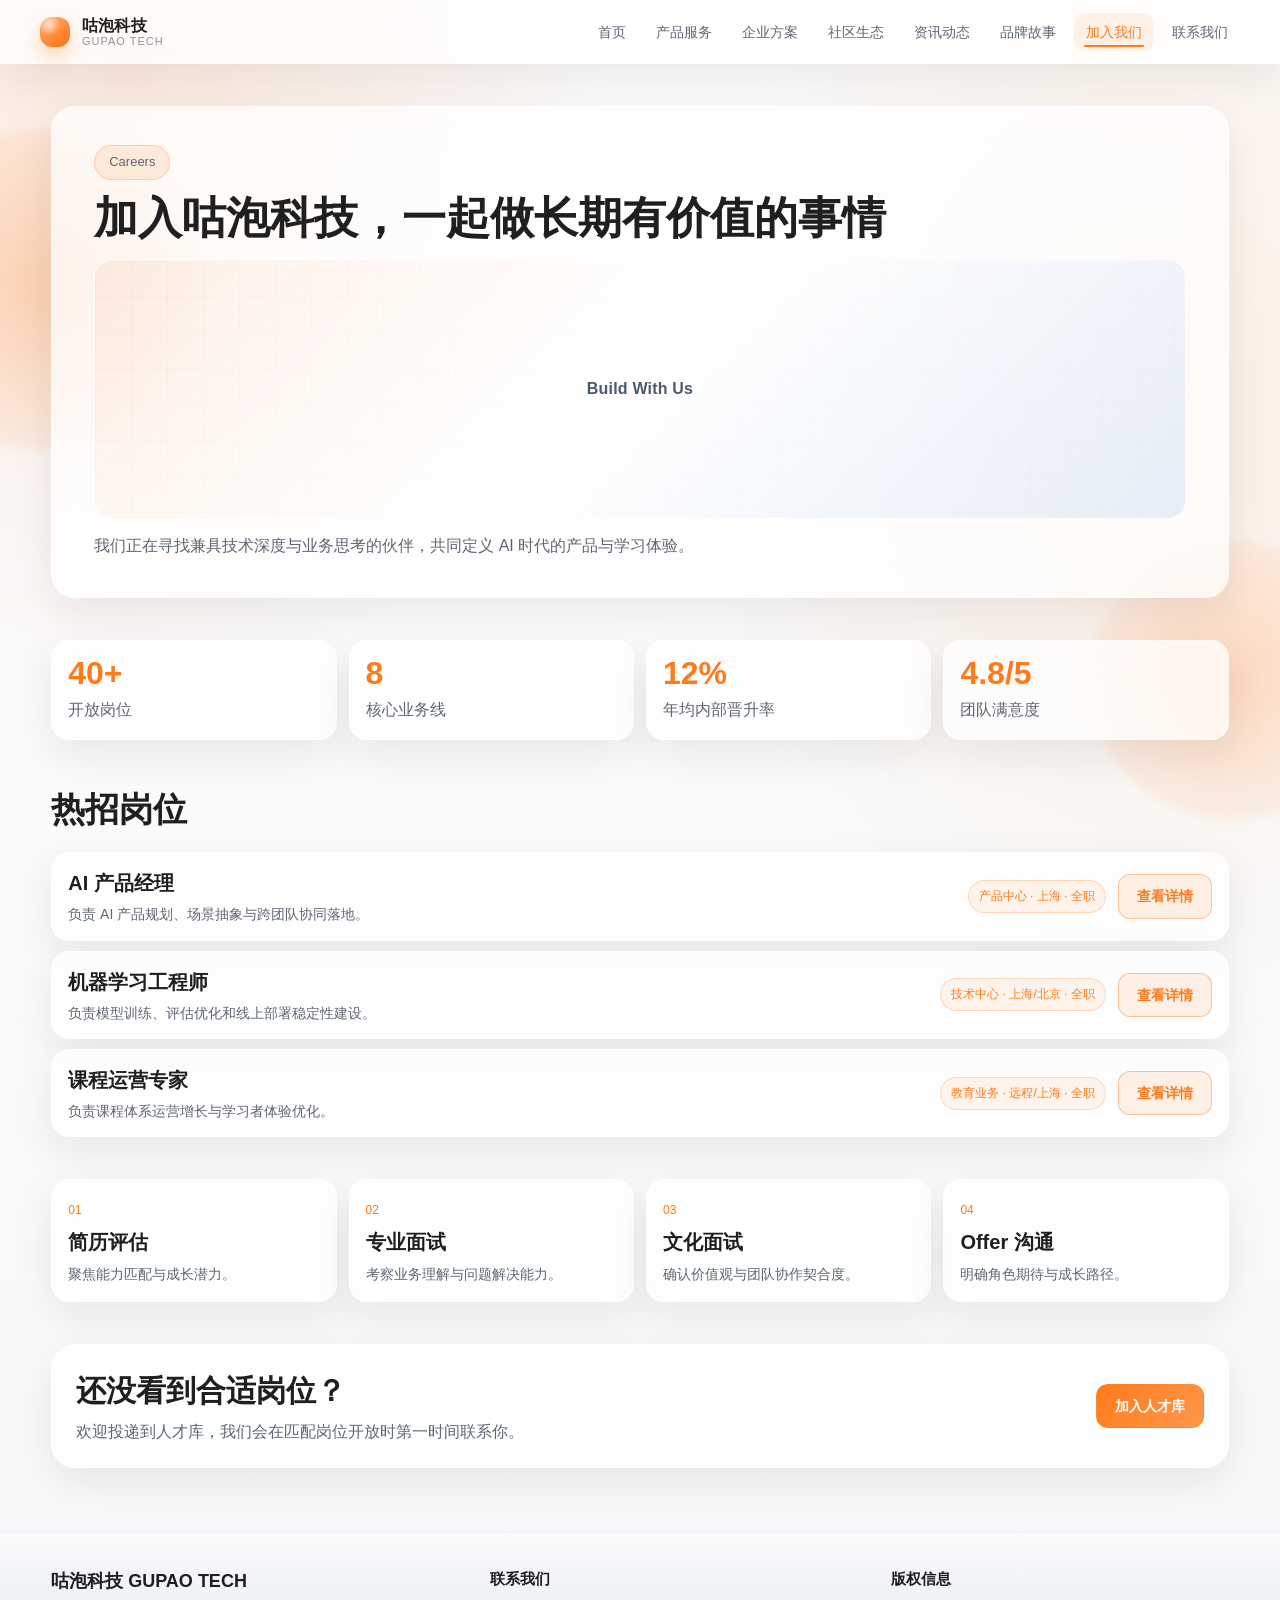
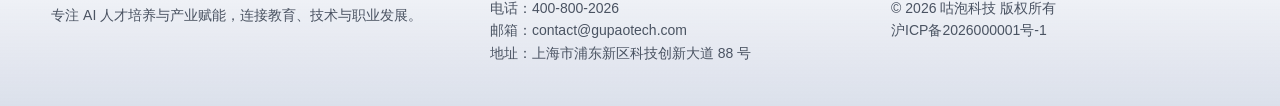
==== commit c8ca40c2: "feat: redesign secondary pages with distinct layouts" ====
--- a/careers.html
+++ b/careers.html
@@ -6,7 +6,7 @@
   <title>加入我们 - 咕泡科技</title>
   <link rel="stylesheet" href="./style.css" />
 </head>
-<body>
+<body class="subpage subpage--careers">
   <div class="bg-orb bg-orb--1"></div>
   <div class="bg-orb bg-orb--2"></div>
 
@@ -41,32 +41,51 @@
       <div class="container">
         <div class="sub-hero__card glass">
           <p class="hero-kicker">Careers</p>
-          <h1>和一群务实的人，做真正改变行业的 AI 产品</h1>
-          <div class="sub-hero-banner sub-hero-banner--careers" role="img" aria-label="Banner占位图">Banner 占位图</div>
-          <p>我们欢迎对技术、教育和产业价值有长期热情的人加入，一起完成从 0 到 1，再到规模化的挑战。</p>
-          <div class="cta-row">
-            <a class="btn" href="./contact.html">投递简历</a>
-            <a class="btn btn--ghost" href="./story.html">了解公司文化</a>
-          </div>
+          <h1>加入咕泡科技，一起做长期有价值的事情</h1>
+          <div class="sub-hero-banner sub-hero-banner--careers" role="img" aria-label="招聘视觉区">Build With Us</div>
+          <p>我们正在寻找兼具技术深度与业务思考的伙伴，共同定义 AI 时代的产品与学习体验。</p>
         </div>
       </div>
     </section>
 
     <section class="section-space">
       <div class="container">
-        <h2 class="section-title">我们提供的成长环境</h2>
-        <div class="feature-grid feature-grid--3">
-          <article class="feature-card glass">
-            <h3>真实业务场景</h3>
-            <p>你将参与真实客户项目，不做“纸面创新”，直接面向实际价值交付。</p>
+        <div class="careers-metrics">
+          <article class="glass careers-metrics__card"><strong>40+</strong><p>开放岗位</p></article>
+          <article class="glass careers-metrics__card"><strong>8</strong><p>核心业务线</p></article>
+          <article class="glass careers-metrics__card"><strong>12%</strong><p>年均内部晋升率</p></article>
+          <article class="glass careers-metrics__card"><strong>4.8/5</strong><p>团队满意度</p></article>
+        </div>
+      </div>
+    </section>
+
+    <section class="section-space">
+      <div class="container">
+        <h2 class="section-title">热招岗位</h2>
+        <div class="careers-board">
+          <article class="glass careers-board__row">
+            <div>
+              <h3>AI 产品经理</h3>
+              <p>负责 AI 产品规划、场景抽象与跨团队协同落地。</p>
+            </div>
+            <span>产品中心 · 上海 · 全职</span>
+            <a class="btn btn--ghost" href="#">查看详情</a>
           </article>
-          <article class="feature-card glass">
-            <h3>跨域协作机制</h3>
-            <p>产品、算法、交付和运营紧密协同，鼓励从全局视角解决问题。</p>
+          <article class="glass careers-board__row">
+            <div>
+              <h3>机器学习工程师</h3>
+              <p>负责模型训练、评估优化和线上部署稳定性建设。</p>
+            </div>
+            <span>技术中心 · 上海/北京 · 全职</span>
+            <a class="btn btn--ghost" href="#">查看详情</a>
           </article>
-          <article class="feature-card glass">
-            <h3>学习与认证支持</h3>
-            <p>提供专业培训、课程支持与行业活动机会，持续强化个人竞争力。</p>
+          <article class="glass careers-board__row">
+            <div>
+              <h3>课程运营专家</h3>
+              <p>负责课程体系运营增长与学习者体验优化。</p>
+            </div>
+            <span>教育业务 · 远程/上海 · 全职</span>
+            <a class="btn btn--ghost" href="#">查看详情</a>
           </article>
         </div>
       </div>
@@ -74,70 +93,11 @@
 
     <section class="section-space">
       <div class="container">
-        <h2 class="section-title">热招岗位</h2>
-        <div class="jobs-grid">
-          <article class="job-card glass">
-            <h3>高级前端工程师（AI平台）</h3>
-            <p>上海 · 全职 · 3-5年</p>
-            <p>负责企业级平台界面架构与体验升级，推动复杂业务的高质量交付。</p>
-            <a class="btn btn--ghost" href="./contact.html">立即投递</a>
-          </article>
-          <article class="job-card glass">
-            <h3>解决方案顾问（制造方向）</h3>
-            <p>上海/深圳 · 全职 · 5年以上</p>
-            <p>负责行业需求洞察、方案设计与客户沟通，主导项目落地过程。</p>
-            <a class="btn btn--ghost" href="./contact.html">立即投递</a>
-          </article>
-          <article class="job-card glass">
-            <h3>课程产品经理（AI教育）</h3>
-            <p>上海 · 全职 · 3年以上</p>
-            <p>负责课程产品规划与学习体验设计，构建可持续迭代的课程体系。</p>
-            <a class="btn btn--ghost" href="./contact.html">立即投递</a>
-          </article>
-        </div>
-      </div>
-    </section>
-
-    <section class="section-space">
-      <div class="container">
-        <h2 class="section-title">客户案例</h2>
-        <div class="case-grid">
-          <article class="case-card glass">
-            <h3>项目交付团队：从试点到全国推广</h3>
-            <p>团队在 3 个月内完成方案试点、复盘迭代与跨区域复制，形成标准交付模板。</p>
-            <div class="image-placeholder" role="img" aria-label="团队成长案例图片占位"></div>
-            <a class="btn btn--ghost" href="./contact.html">了解团队故事</a>
-          </article>
-          <article class="case-card glass">
-            <h3>产品团队：打造企业级 AI 平台 2.0</h3>
-            <p>跨职能协作完成从体验重构到性能优化，支撑更多行业场景快速接入。</p>
-            <div class="image-placeholder" role="img" aria-label="产品创新案例图片占位"></div>
-            <a class="btn btn--ghost" href="./contact.html">查看岗位详情</a>
-          </article>
-        </div>
-      </div>
-    </section>
-
-    <section class="section-space">
-      <div class="container">
-        <h2 class="section-title">FAQ</h2>
-        <div class="faq-grid">
-          <article class="faq-item glass">
-            <h3>招聘流程一般包含哪些环节？</h3>
-            <p>通常包括简历筛选、业务面试、交叉面沟通与 offer 反馈，流程透明且高效。</p>
-          </article>
-          <article class="faq-item glass">
-            <h3>是否支持校招和实习？</h3>
-            <p>支持，部分岗位开放实习与校招通道，重点关注学习能力和项目潜力。</p>
-          </article>
-          <article class="faq-item glass">
-            <h3>团队是否有培养机制？</h3>
-            <p>有完善导师机制与成长路径，提供跨团队协作机会和阶段性能力评估反馈。</p>
-          </article>
-          <article class="faq-item glass">
-            <h3>投递后多久会收到反馈？</h3>
-            <p>一般 3-5 个工作日内给出初步反馈，复杂岗位会同步告知评估进度。</p>
-          </article>
+        <div class="careers-process">
+          <article class="glass careers-process__step"><span>01</span><h3>简历评估</h3><p>聚焦能力匹配与成长潜力。</p></article>
+          <article class="glass careers-process__step"><span>02</span><h3>专业面试</h3><p>考察业务理解与问题解决能力。</p></article>
+          <article class="glass careers-process__step"><span>03</span><h3>文化面试</h3><p>确认价值观与团队协作契合度。</p></article>
+          <article class="glass careers-process__step"><span>04</span><h3>Offer 沟通</h3><p>明确角色期待与成长路径。</p></article>
         </div>
       </div>
     </section>
@@ -146,10 +106,10 @@
       <div class="container">
         <div class="cta-banner glass">
           <div>
-            <h2>加入咕泡科技，一起做有长期价值的事</h2>
-            <p>如果你认同务实、开放、持续进化的团队文化，欢迎立即投递。</p>
+            <h2>还没看到合适岗位？</h2>
+            <p>欢迎投递到人才库，我们会在匹配岗位开放时第一时间联系你。</p>
           </div>
-          <a class="btn" href="./contact.html">立即投递简历</a>
+          <a class="btn" href="./contact.html">加入人才库</a>
         </div>
       </div>
     </section>
--- a/style.css
+++ b/style.css
@@ -706,10 +706,18 @@
 }
 
 .sub-hero-banner {
+  --banner-accent: rgba(255, 122, 26, 0.14);
+  --banner-tint: rgba(214, 225, 243, 0.58);
   margin: 14px 0 14px;
   height: clamp(170px, 24vw, 260px);
   border-radius: 18px;
   border: 1px solid rgba(255, 255, 255, 0.86);
+  background:
+    linear-gradient(135deg, var(--banner-accent), rgba(255, 255, 255, 0.76) 48%, var(--banner-tint)),
+    linear-gradient(rgba(118, 135, 166, 0.05) 1px, transparent 1px),
+    linear-gradient(90deg, rgba(118, 135, 166, 0.05) 1px, transparent 1px);
+  background-size: auto, 36px 36px, 36px 36px;
+  box-shadow: inset 0 1px 0 rgba(255, 255, 255, 0.45);
   display: grid;
   place-items: center;
   color: #4b5970;
@@ -718,58 +726,38 @@
 }
 
 .sub-hero-banner--products {
-  background:
-    linear-gradient(132deg, rgba(255, 122, 26, 0.22), rgba(255, 255, 255, 0.72) 44%, rgba(220, 231, 248, 0.74)),
-    repeating-linear-gradient(90deg, transparent 0 38px, rgba(114, 131, 165, 0.11) 38px 39px),
-    linear-gradient(180deg, #e7edf9 0%, #d7e0f2 100%);
+  --banner-accent: rgba(255, 132, 66, 0.15);
+  --banner-tint: rgba(218, 229, 245, 0.58);
 }
 
 .sub-hero-banner--solutions {
-  background:
-    radial-gradient(circle at 12% 20%, rgba(255, 152, 92, 0.42), transparent 42%),
-    linear-gradient(118deg, rgba(255, 255, 255, 0.75), rgba(210, 223, 244, 0.78)),
-    repeating-linear-gradient(0deg, transparent 0 24px, rgba(124, 141, 173, 0.09) 24px 25px),
-    linear-gradient(180deg, #ecf1fa 0%, #d6e0f3 100%);
+  --banner-accent: rgba(255, 154, 96, 0.14);
+  --banner-tint: rgba(213, 226, 246, 0.6);
 }
 
 .sub-hero-banner--ecosystem {
-  background:
-    radial-gradient(circle at 82% 22%, rgba(255, 198, 160, 0.45), transparent 38%),
-    radial-gradient(circle at 22% 72%, rgba(173, 207, 255, 0.38), transparent 44%),
-    linear-gradient(136deg, rgba(255, 255, 255, 0.72), rgba(217, 229, 246, 0.74)),
-    repeating-linear-gradient(45deg, rgba(130, 150, 184, 0.1) 0 2px, transparent 2px 14px);
+  --banner-accent: rgba(255, 180, 136, 0.13);
+  --banner-tint: rgba(208, 228, 248, 0.6);
 }
 
 .sub-hero-banner--news {
-  background:
-    linear-gradient(135deg, rgba(255, 140, 78, 0.24), rgba(255, 255, 255, 0.74) 50%, rgba(215, 227, 245, 0.72)),
-    repeating-linear-gradient(90deg, rgba(120, 136, 167, 0.1) 0 1px, transparent 1px 28px),
-    repeating-linear-gradient(0deg, rgba(120, 136, 167, 0.09) 0 1px, transparent 1px 22px),
-    linear-gradient(180deg, #e9eef8 0%, #d8e1f2 100%);
+  --banner-accent: rgba(255, 142, 82, 0.14);
+  --banner-tint: rgba(214, 224, 241, 0.58);
 }
 
 .sub-hero-banner--story {
-  background:
-    radial-gradient(circle at 18% 20%, rgba(255, 164, 114, 0.4), transparent 38%),
-    linear-gradient(120deg, rgba(255, 255, 255, 0.74), rgba(226, 234, 249, 0.75)),
-    repeating-linear-gradient(90deg, transparent 0 34px, rgba(122, 138, 168, 0.1) 34px 35px),
-    linear-gradient(180deg, #ecf1fa 0%, #dbe4f4 100%);
+  --banner-accent: rgba(255, 162, 112, 0.14);
+  --banner-tint: rgba(221, 231, 246, 0.57);
 }
 
 .sub-hero-banner--careers {
-  background:
-    radial-gradient(circle at 74% 26%, rgba(255, 176, 130, 0.42), transparent 40%),
-    linear-gradient(132deg, rgba(255, 255, 255, 0.74), rgba(214, 227, 246, 0.74)),
-    repeating-linear-gradient(45deg, rgba(124, 143, 176, 0.1) 0 2px, transparent 2px 16px),
-    linear-gradient(180deg, #e8eef9 0%, #d7e1f3 100%);
+  --banner-accent: rgba(255, 171, 124, 0.15);
+  --banner-tint: rgba(215, 228, 246, 0.6);
 }
 
 .sub-hero-banner--contact {
-  background:
-    linear-gradient(140deg, rgba(255, 138, 78, 0.2), rgba(255, 255, 255, 0.74) 48%, rgba(209, 223, 246, 0.76)),
-    radial-gradient(circle at 12% 78%, rgba(168, 199, 248, 0.38), transparent 44%),
-    repeating-linear-gradient(0deg, transparent 0 20px, rgba(122, 140, 170, 0.09) 20px 21px),
-    linear-gradient(180deg, #e9eff9 0%, #d6e0f2 100%);
+  --banner-accent: rgba(255, 144, 86, 0.14);
+  --banner-tint: rgba(210, 225, 246, 0.61);
 }
 
 .sub-hero__card p {
@@ -1160,3 +1148,749 @@
     width: 100%;
   }
 }
+
+/* =====================
+   Secondary Page Layouts
+===================== */
+.subpage main {
+  padding-bottom: 10px;
+}
+
+/* Products */
+.products-bento {
+  display: grid;
+  grid-template-columns: repeat(4, minmax(0, 1fr));
+  gap: 14px;
+  grid-auto-rows: minmax(156px, auto);
+}
+
+.products-bento__card {
+  border-radius: var(--radius-md);
+  padding: 18px;
+  display: grid;
+  gap: 10px;
+}
+
+.products-bento__card h3 {
+  font-size: 22px;
+  line-height: 1.3;
+}
+
+.products-bento__card p {
+  color: var(--text-sub);
+}
+
+.products-bento__card--wide {
+  grid-column: span 2;
+}
+
+.products-bento__card--tall {
+  grid-row: span 2;
+}
+
+.products-operating {
+  border-radius: var(--radius-lg);
+  padding: 24px;
+  display: grid;
+  grid-template-columns: 1.2fr 0.8fr;
+  gap: 18px;
+}
+
+.products-flow {
+  display: grid;
+  gap: 10px;
+}
+
+.products-flow__step {
+  border-radius: 12px;
+  border: 1px solid rgba(255, 255, 255, 0.8);
+  background: rgba(255, 255, 255, 0.64);
+  padding: 14px;
+}
+
+.products-flow__step span {
+  color: var(--brand);
+  font-weight: 700;
+  font-size: 13px;
+}
+
+.products-flow__step p {
+  margin-top: 4px;
+  color: var(--text-sub);
+  font-size: 14px;
+}
+
+.products-metrics {
+  display: grid;
+  gap: 10px;
+}
+
+.products-metrics article {
+  border-radius: 14px;
+  border: 1px solid rgba(255, 255, 255, 0.82);
+  background: rgba(255, 255, 255, 0.68);
+  padding: 14px;
+}
+
+.products-metrics strong {
+  font-size: 32px;
+  color: var(--brand);
+  display: block;
+  line-height: 1.1;
+}
+
+.products-metrics p {
+  margin-top: 3px;
+  color: var(--text-sub);
+  font-size: 13px;
+}
+
+.products-plan {
+  display: grid;
+  gap: 12px;
+}
+
+.products-plan__row {
+  border-radius: var(--radius-md);
+  padding: 16px 18px;
+  display: grid;
+  grid-template-columns: 190px 1fr auto;
+  align-items: center;
+  gap: 14px;
+}
+
+.products-plan__row h3 {
+  font-size: 24px;
+}
+
+.products-plan__row p {
+  color: var(--text-sub);
+}
+
+.products-plan__row span {
+  font-size: 13px;
+  color: var(--brand);
+  border: 1px solid rgba(255, 122, 26, 0.24);
+  background: rgba(255, 122, 26, 0.08);
+  border-radius: 999px;
+  padding: 7px 12px;
+}
+
+/* Solutions */
+.solutions-layout {
+  display: grid;
+  grid-template-columns: 260px 1fr;
+  gap: 14px;
+}
+
+.solutions-layout__rail,
+.solutions-layout__panel {
+  border-radius: var(--radius-lg);
+  padding: 18px;
+}
+
+.solutions-layout__rail h3 {
+  margin-bottom: 10px;
+}
+
+.solutions-layout__rail ul {
+  list-style: none;
+  display: grid;
+  gap: 8px;
+}
+
+.solutions-layout__rail li {
+  border-radius: 10px;
+  border: 1px solid rgba(255, 255, 255, 0.82);
+  background: rgba(255, 255, 255, 0.65);
+  padding: 10px 12px;
+  color: var(--text-sub);
+}
+
+.solutions-layout__rail li.active {
+  color: var(--brand);
+  border-color: rgba(255, 122, 26, 0.28);
+  background: rgba(255, 122, 26, 0.08);
+}
+
+.solutions-layout__panel h2 {
+  font-size: clamp(24px, 3vw, 32px);
+}
+
+.solutions-layout__panel > p {
+  margin-top: 8px;
+  color: var(--text-sub);
+}
+
+.solutions-layout__grid {
+  margin-top: 14px;
+  display: grid;
+  grid-template-columns: repeat(2, minmax(0, 1fr));
+  gap: 10px;
+}
+
+.solutions-layout__grid article {
+  border-radius: 12px;
+  border: 1px solid rgba(255, 255, 255, 0.76);
+  background: rgba(255, 255, 255, 0.64);
+  padding: 12px;
+}
+
+.solutions-layout__grid h4 {
+  font-size: 16px;
+}
+
+.solutions-layout__grid p {
+  margin-top: 4px;
+  color: var(--text-sub);
+  font-size: 14px;
+}
+
+.solutions-journey {
+  display: grid;
+  grid-template-columns: repeat(4, minmax(0, 1fr));
+  gap: 12px;
+}
+
+.solutions-journey__item {
+  border-radius: var(--radius-md);
+  padding: 16px;
+}
+
+.solutions-journey__item span {
+  font-size: 12px;
+  color: var(--brand);
+}
+
+.solutions-journey__item h3 {
+  font-size: 20px;
+  margin-top: 4px;
+}
+
+.solutions-journey__item p {
+  margin-top: 6px;
+  color: var(--text-sub);
+  font-size: 14px;
+}
+
+/* Ecosystem */
+.ecosystem-network {
+  border-radius: var(--radius-lg);
+  padding: 24px;
+}
+
+.ecosystem-network .section-title {
+  margin-bottom: 12px;
+}
+
+.ecosystem-network__map {
+  display: grid;
+  grid-template-columns: repeat(3, minmax(0, 1fr));
+  gap: 12px;
+}
+
+.ecosystem-network__map span {
+  border-radius: 12px;
+  border: 1px solid rgba(255, 255, 255, 0.8);
+  background: rgba(255, 255, 255, 0.68);
+  min-height: 86px;
+  display: grid;
+  place-items: center;
+  text-align: center;
+  padding: 8px;
+  color: #4b5669;
+  font-weight: 600;
+}
+
+.ecosystem-network__core {
+  grid-column: 2;
+  grid-row: 1 / span 2;
+  min-height: 184px !important;
+  background: linear-gradient(160deg, rgba(255, 122, 26, 0.18), rgba(255, 255, 255, 0.82)) !important;
+  color: #2f2f2f !important;
+}
+
+.ecosystem-programs {
+  display: grid;
+  grid-template-columns: repeat(3, minmax(0, 1fr));
+  gap: 14px;
+}
+
+.ecosystem-programs__item {
+  border-radius: var(--radius-md);
+  padding: 18px;
+  display: grid;
+  gap: 10px;
+}
+
+.ecosystem-programs__item h3 {
+  font-size: 22px;
+}
+
+.ecosystem-programs__item p {
+  color: var(--text-sub);
+}
+
+.ecosystem-programs__item a {
+  width: fit-content;
+  color: var(--brand);
+  border-bottom: 1px solid transparent;
+}
+
+.ecosystem-programs__item a:hover {
+  border-color: rgba(255, 122, 26, 0.5);
+}
+
+.ecosystem-events {
+  display: grid;
+  grid-template-columns: repeat(3, minmax(0, 1fr));
+  gap: 12px;
+}
+
+.ecosystem-events__card {
+  border-radius: var(--radius-md);
+  padding: 16px;
+  display: grid;
+  gap: 8px;
+}
+
+.ecosystem-events__card span {
+  width: fit-content;
+  border-radius: 999px;
+  padding: 4px 10px;
+  background: rgba(255, 122, 26, 0.12);
+  color: var(--brand);
+  font-size: 12px;
+}
+
+.ecosystem-events__card h3 {
+  font-size: 20px;
+}
+
+.ecosystem-events__card p {
+  color: var(--text-sub);
+}
+
+/* News */
+.news-magazine {
+  display: grid;
+  grid-template-columns: 1.2fr 0.8fr;
+  gap: 14px;
+}
+
+.news-magazine__featured {
+  border-radius: var(--radius-lg);
+  padding: 24px;
+  display: grid;
+  gap: 12px;
+}
+
+.news-magazine__featured h2 {
+  font-size: clamp(28px, 3vw, 36px);
+  line-height: 1.22;
+}
+
+.news-magazine__featured p {
+  color: var(--text-sub);
+}
+
+.news-magazine__featured a {
+  width: fit-content;
+  color: var(--brand);
+  border-bottom: 1px solid transparent;
+}
+
+.news-magazine__featured a:hover {
+  border-color: rgba(255, 122, 26, 0.45);
+}
+
+.news-magazine__briefs {
+  display: grid;
+  gap: 10px;
+}
+
+.news-magazine__brief {
+  border-radius: var(--radius-md);
+  padding: 16px;
+  display: grid;
+  gap: 6px;
+}
+
+.news-magazine__brief h3 {
+  font-size: 18px;
+  line-height: 1.35;
+}
+
+.news-columns {
+  display: grid;
+  grid-template-columns: repeat(3, minmax(0, 1fr));
+  gap: 12px;
+}
+
+.news-columns__card {
+  border-radius: var(--radius-md);
+  padding: 18px;
+  display: grid;
+  gap: 10px;
+}
+
+.news-columns__card h3 {
+  font-size: 21px;
+  line-height: 1.35;
+}
+
+.news-columns__card p {
+  color: var(--text-sub);
+}
+
+.news-columns__card a {
+  width: fit-content;
+  color: var(--brand);
+  border-bottom: 1px solid transparent;
+}
+
+.news-columns__card a:hover {
+  border-color: rgba(255, 122, 26, 0.45);
+}
+
+/* Story */
+.story-timeline {
+  display: grid;
+  gap: 12px;
+}
+
+.story-timeline__item {
+  border-radius: var(--radius-md);
+  padding: 18px 18px 18px 56px;
+  position: relative;
+}
+
+.story-timeline__item::before {
+  content: "";
+  position: absolute;
+  left: 22px;
+  top: 22px;
+  bottom: 22px;
+  width: 2px;
+  background: linear-gradient(180deg, rgba(255, 122, 26, 0.45), rgba(255, 122, 26, 0));
+}
+
+.story-timeline__item span {
+  color: var(--brand);
+  font-weight: 700;
+  font-size: 13px;
+}
+
+.story-timeline__item h3 {
+  margin-top: 2px;
+  font-size: 21px;
+}
+
+.story-timeline__item p {
+  margin-top: 6px;
+  color: var(--text-sub);
+}
+
+.story-principles {
+  display: grid;
+  grid-template-columns: repeat(4, minmax(0, 1fr));
+  gap: 12px;
+}
+
+.story-principles__card {
+  border-radius: var(--radius-md);
+  padding: 16px;
+}
+
+.story-principles__card h3 {
+  font-size: 19px;
+}
+
+.story-principles__card p {
+  margin-top: 6px;
+  color: var(--text-sub);
+  font-size: 14px;
+}
+
+.story-metrics {
+  border-radius: var(--radius-lg);
+  padding: 20px;
+  display: grid;
+  grid-template-columns: repeat(3, minmax(0, 1fr));
+  gap: 12px;
+}
+
+.story-metrics article {
+  border-radius: 12px;
+  border: 1px solid rgba(255, 255, 255, 0.8);
+  background: rgba(255, 255, 255, 0.62);
+  padding: 16px;
+}
+
+.story-metrics strong {
+  color: var(--brand);
+  font-size: 32px;
+  line-height: 1;
+}
+
+.story-metrics p {
+  margin-top: 4px;
+  color: var(--text-sub);
+  font-size: 14px;
+}
+
+/* Careers */
+.careers-metrics {
+  display: grid;
+  grid-template-columns: repeat(4, minmax(0, 1fr));
+  gap: 12px;
+}
+
+.careers-metrics__card {
+  border-radius: var(--radius-md);
+  padding: 16px;
+}
+
+.careers-metrics__card strong {
+  color: var(--brand);
+  font-size: 32px;
+  line-height: 1;
+}
+
+.careers-metrics__card p {
+  margin-top: 6px;
+  color: var(--text-sub);
+}
+
+.careers-board {
+  display: grid;
+  gap: 10px;
+}
+
+.careers-board__row {
+  border-radius: var(--radius-md);
+  padding: 14px 16px;
+  display: grid;
+  grid-template-columns: 1fr auto auto;
+  gap: 12px;
+  align-items: center;
+}
+
+.careers-board__row h3 {
+  font-size: 20px;
+}
+
+.careers-board__row p {
+  margin-top: 4px;
+  color: var(--text-sub);
+  font-size: 14px;
+}
+
+.careers-board__row span {
+  border-radius: 999px;
+  border: 1px solid rgba(255, 122, 26, 0.25);
+  background: rgba(255, 122, 26, 0.08);
+  padding: 6px 10px;
+  color: var(--brand);
+  font-size: 12px;
+}
+
+.careers-process {
+  display: grid;
+  grid-template-columns: repeat(4, minmax(0, 1fr));
+  gap: 12px;
+}
+
+.careers-process__step {
+  border-radius: var(--radius-md);
+  padding: 16px;
+}
+
+.careers-process__step span {
+  color: var(--brand);
+  font-size: 12px;
+}
+
+.careers-process__step h3 {
+  margin-top: 4px;
+  font-size: 20px;
+}
+
+.careers-process__step p {
+  margin-top: 5px;
+  color: var(--text-sub);
+  font-size: 14px;
+}
+
+/* Contact */
+.contact-layout {
+  display: grid;
+  grid-template-columns: 1fr 1fr;
+  gap: 12px;
+}
+
+.contact-layout__panel,
+.contact-layout__map {
+  border-radius: var(--radius-lg);
+  padding: 20px;
+}
+
+.contact-layout__panel h2 {
+  font-size: 28px;
+}
+
+.contact-layout__panel > p {
+  margin-top: 8px;
+  color: var(--text-sub);
+}
+
+.contact-layout__panel ul {
+  list-style: none;
+  margin-top: 12px;
+  display: grid;
+  gap: 6px;
+  color: var(--text-sub);
+}
+
+.contact-layout__panel .btn {
+  margin-top: 14px;
+}
+
+.contact-layout__map h3 {
+  font-size: 22px;
+}
+
+.contact-layout__map p {
+  margin-top: 6px;
+  margin-bottom: 12px;
+  color: var(--text-sub);
+}
+
+.contact-channels {
+  display: grid;
+  grid-template-columns: repeat(4, minmax(0, 1fr));
+  gap: 12px;
+}
+
+.contact-channels__card {
+  border-radius: var(--radius-md);
+  padding: 16px;
+}
+
+.contact-channels__card h3 {
+  font-size: 19px;
+}
+
+.contact-channels__card p {
+  margin-top: 6px;
+  color: var(--text-sub);
+}
+
+.contact-faqs {
+  display: grid;
+  grid-template-columns: repeat(3, minmax(0, 1fr));
+  gap: 12px;
+}
+
+.contact-faqs__item {
+  border-radius: var(--radius-md);
+  padding: 16px;
+}
+
+.contact-faqs__item h3 {
+  font-size: 18px;
+}
+
+.contact-faqs__item p {
+  margin-top: 6px;
+  color: var(--text-sub);
+  font-size: 14px;
+}
+
+/* Shared hover for subpage blocks */
+.products-bento__card:hover,
+.products-flow__step:hover,
+.products-plan__row:hover,
+.solutions-layout__rail li:hover,
+.solutions-layout__grid article:hover,
+.solutions-journey__item:hover,
+.ecosystem-programs__item:hover,
+.ecosystem-events__card:hover,
+.news-magazine__brief:hover,
+.news-columns__card:hover,
+.story-timeline__item:hover,
+.story-principles__card:hover,
+.story-metrics article:hover,
+.careers-metrics__card:hover,
+.careers-board__row:hover,
+.careers-process__step:hover,
+.contact-channels__card:hover,
+.contact-faqs__item:hover {
+  transform: translateY(-4px);
+  box-shadow: var(--card-shadow-hover);
+  border-color: rgba(255, 122, 26, 0.26);
+}
+
+@media (max-width: 1100px) {
+  .products-bento {
+    grid-template-columns: repeat(2, minmax(0, 1fr));
+  }
+
+  .products-bento__card--wide,
+  .products-bento__card--tall {
+    grid-column: auto;
+    grid-row: auto;
+  }
+
+  .products-operating,
+  .solutions-layout,
+  .news-magazine,
+  .contact-layout {
+    grid-template-columns: 1fr;
+  }
+
+  .products-plan__row,
+  .careers-board__row {
+    grid-template-columns: 1fr;
+    align-items: flex-start;
+  }
+
+  .solutions-journey,
+  .ecosystem-programs,
+  .ecosystem-events,
+  .news-columns,
+  .story-principles,
+  .careers-metrics,
+  .careers-process,
+  .contact-channels,
+  .contact-faqs,
+  .story-metrics {
+    grid-template-columns: repeat(2, minmax(0, 1fr));
+  }
+}
+
+@media (max-width: 820px) {
+  .ecosystem-network__map {
+    grid-template-columns: 1fr 1fr;
+  }
+
+  .ecosystem-network__core {
+    grid-column: 1 / -1;
+    grid-row: auto;
+    min-height: 120px !important;
+  }
+
+  .solutions-layout__grid,
+  .story-principles,
+  .story-metrics,
+  .contact-channels,
+  .contact-faqs,
+  .solutions-journey,
+  .ecosystem-programs,
+  .ecosystem-events,
+  .news-columns,
+  .careers-metrics,
+  .careers-process {
+    grid-template-columns: 1fr;
+  }
+}
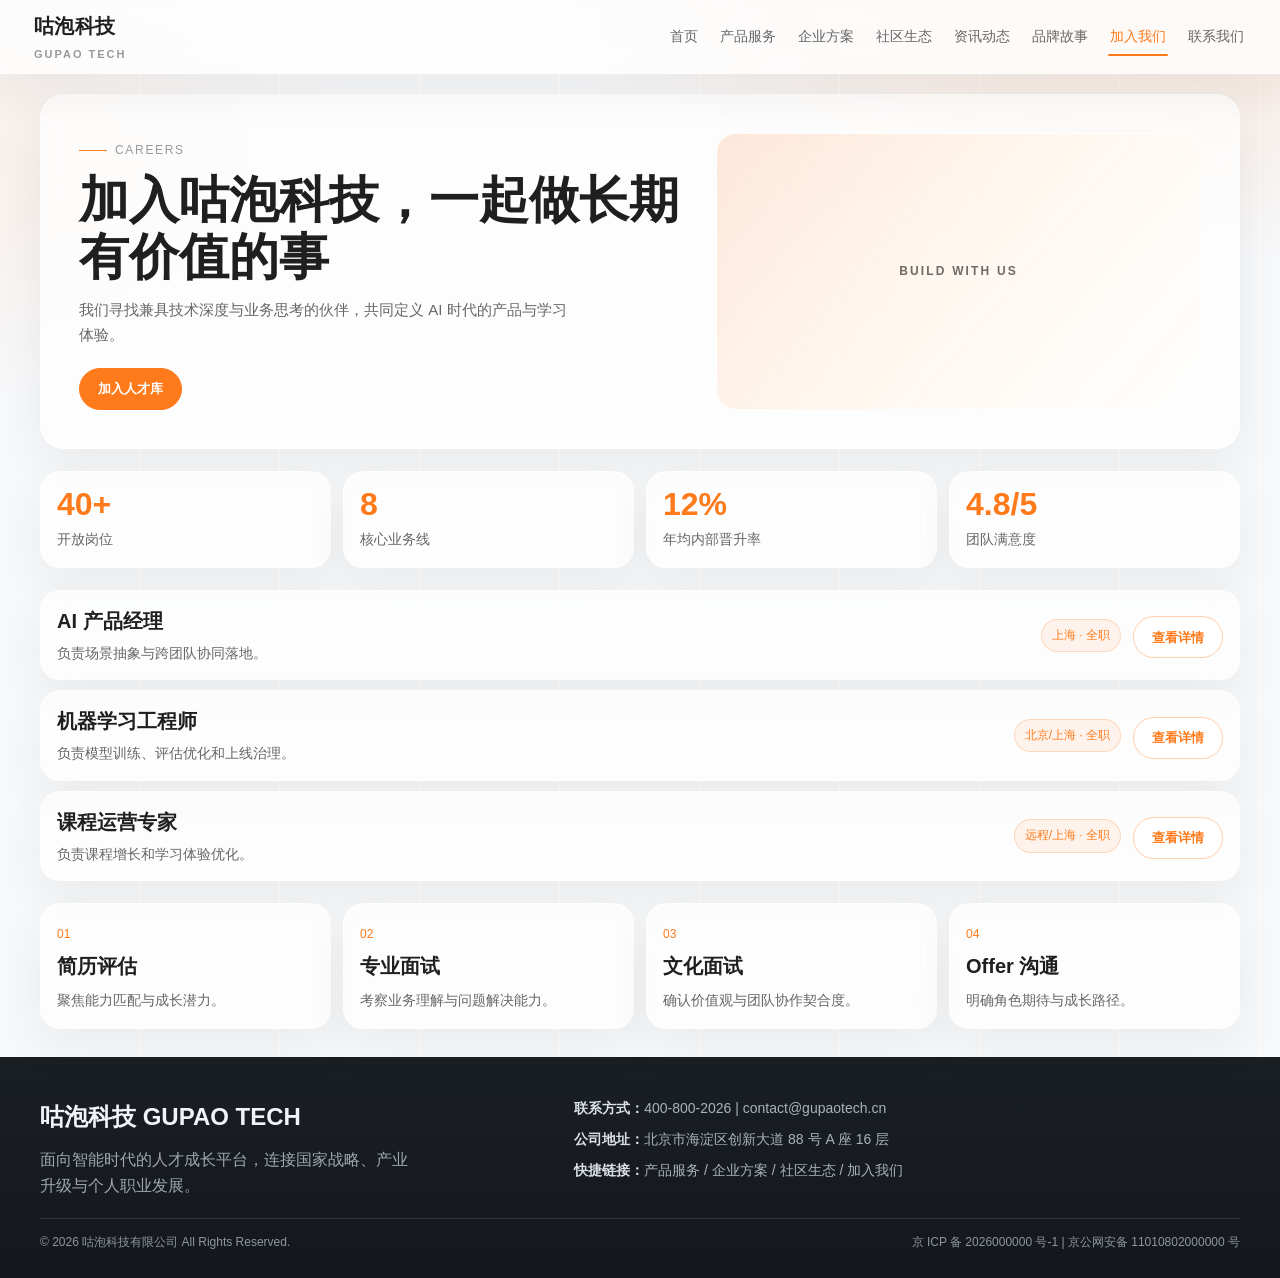
==== commit c0a3e66c: "style: align all secondary pages with homepage design system" ====
--- a/careers.html
+++ b/careers.html
@@ -1,140 +1,40 @@
-<!DOCTYPE html>
+<!doctype html>
 <html lang="zh-CN">
 <head>
   <meta charset="UTF-8" />
   <meta name="viewport" content="width=device-width, initial-scale=1.0" />
   <title>加入我们 - 咕泡科技</title>
-  <link rel="stylesheet" href="./style.css" />
+  <link rel="stylesheet" href="./css/style.css" />
 </head>
-<body class="subpage subpage--careers">
-  <div class="bg-orb bg-orb--1"></div>
-  <div class="bg-orb bg-orb--2"></div>
+<body>
+  <div class="site-shell">
+    <header class="header"><div class="header__inner glass glass--header"><a href="./index.html" class="logo" aria-label="咕泡科技首页">咕泡科技<span>GUPAO TECH</span></a><nav class="nav" aria-label="主导航"><ul><li><a href="./index.html">首页</a></li><li><a href="./products.html">产品服务</a></li><li><a href="./solutions.html">企业方案</a></li><li><a href="./ecosystem.html">社区生态</a></li><li><a href="./news.html">资讯动态</a></li><li><a href="./story.html">品牌故事</a></li><li><a class="active" href="./careers.html">加入我们</a></li><li><a href="./contact.html">联系我们</a></li></ul></nav></div></header>
 
-  <header class="site-header">
-    <div class="container">
-      <div class="header-card glass">
-        <a class="logo" href="./index.html" aria-label="咕泡科技首页">
-          <span class="logo__icon" aria-hidden="true"></span>
-          <span class="logo__text">
-            <strong>咕泡科技</strong>
-            <em>GUPAO TECH</em>
-          </span>
-        </a>
-        <nav class="main-nav" aria-label="主导航">
-          <ul>
-            <li><a href="./index.html">首页</a></li>
-            <li><a href="./products.html">产品服务</a></li>
-            <li><a href="./solutions.html">企业方案</a></li>
-            <li><a href="./ecosystem.html">社区生态</a></li>
-            <li><a href="./news.html">资讯动态</a></li>
-            <li><a href="./story.html">品牌故事</a></li>
-            <li><a class="active" href="./careers.html">加入我们</a></li>
-            <li><a href="./contact.html">联系我们</a></li>
-          </ul>
-        </nav>
-      </div>
-    </div>
-  </header>
+    <main class="subpage-main">
+      <section class="container sub-hero sub-hero--careers glass"><div><p class="section-tag">Careers</p><h1>加入咕泡科技，一起做长期有价值的事</h1><p class="sub-hero__desc">我们寻找兼具技术深度与业务思考的伙伴，共同定义 AI 时代的产品与学习体验。</p><a class="btn btn--primary" href="./contact.html">加入人才库</a></div><div class="sub-hero__visual">BUILD WITH US</div></section>
 
-  <main>
-    <section class="sub-hero section-space">
-      <div class="container">
-        <div class="sub-hero__card glass">
-          <p class="hero-kicker">Careers</p>
-          <h1>加入咕泡科技，一起做长期有价值的事情</h1>
-          <div class="sub-hero-banner sub-hero-banner--careers" role="img" aria-label="招聘视觉区">Build With Us</div>
-          <p>我们正在寻找兼具技术深度与业务思考的伙伴，共同定义 AI 时代的产品与学习体验。</p>
-        </div>
-      </div>
-    </section>
+      <section class="container sub-section careers-metrics">
+        <article class="glass"><strong>40+</strong><p>开放岗位</p></article>
+        <article class="glass"><strong>8</strong><p>核心业务线</p></article>
+        <article class="glass"><strong>12%</strong><p>年均内部晋升率</p></article>
+        <article class="glass"><strong>4.8/5</strong><p>团队满意度</p></article>
+      </section>
 
-    <section class="section-space">
-      <div class="container">
-        <div class="careers-metrics">
-          <article class="glass careers-metrics__card"><strong>40+</strong><p>开放岗位</p></article>
-          <article class="glass careers-metrics__card"><strong>8</strong><p>核心业务线</p></article>
-          <article class="glass careers-metrics__card"><strong>12%</strong><p>年均内部晋升率</p></article>
-          <article class="glass careers-metrics__card"><strong>4.8/5</strong><p>团队满意度</p></article>
-        </div>
-      </div>
-    </section>
+      <section class="container sub-section careers-board">
+        <article class="glass careers-board__row"><div><h3>AI 产品经理</h3><p>负责场景抽象与跨团队协同落地。</p></div><span>上海 · 全职</span><a class="btn btn--ghost" href="#">查看详情</a></article>
+        <article class="glass careers-board__row"><div><h3>机器学习工程师</h3><p>负责模型训练、评估优化和上线治理。</p></div><span>北京/上海 · 全职</span><a class="btn btn--ghost" href="#">查看详情</a></article>
+        <article class="glass careers-board__row"><div><h3>课程运营专家</h3><p>负责课程增长和学习体验优化。</p></div><span>远程/上海 · 全职</span><a class="btn btn--ghost" href="#">查看详情</a></article>
+      </section>
 
-    <section class="section-space">
-      <div class="container">
-        <h2 class="section-title">热招岗位</h2>
-        <div class="careers-board">
-          <article class="glass careers-board__row">
-            <div>
-              <h3>AI 产品经理</h3>
-              <p>负责 AI 产品规划、场景抽象与跨团队协同落地。</p>
-            </div>
-            <span>产品中心 · 上海 · 全职</span>
-            <a class="btn btn--ghost" href="#">查看详情</a>
-          </article>
-          <article class="glass careers-board__row">
-            <div>
-              <h3>机器学习工程师</h3>
-              <p>负责模型训练、评估优化和线上部署稳定性建设。</p>
-            </div>
-            <span>技术中心 · 上海/北京 · 全职</span>
-            <a class="btn btn--ghost" href="#">查看详情</a>
-          </article>
-          <article class="glass careers-board__row">
-            <div>
-              <h3>课程运营专家</h3>
-              <p>负责课程体系运营增长与学习者体验优化。</p>
-            </div>
-            <span>教育业务 · 远程/上海 · 全职</span>
-            <a class="btn btn--ghost" href="#">查看详情</a>
-          </article>
-        </div>
-      </div>
-    </section>
+      <section class="container sub-section careers-steps">
+        <article class="glass"><span>01</span><h3>简历评估</h3><p>聚焦能力匹配与成长潜力。</p></article>
+        <article class="glass"><span>02</span><h3>专业面试</h3><p>考察业务理解与问题解决能力。</p></article>
+        <article class="glass"><span>03</span><h3>文化面试</h3><p>确认价值观与团队协作契合度。</p></article>
+        <article class="glass"><span>04</span><h3>Offer 沟通</h3><p>明确角色期待与成长路径。</p></article>
+      </section>
+    </main>
 
-    <section class="section-space">
-      <div class="container">
-        <div class="careers-process">
-          <article class="glass careers-process__step"><span>01</span><h3>简历评估</h3><p>聚焦能力匹配与成长潜力。</p></article>
-          <article class="glass careers-process__step"><span>02</span><h3>专业面试</h3><p>考察业务理解与问题解决能力。</p></article>
-          <article class="glass careers-process__step"><span>03</span><h3>文化面试</h3><p>确认价值观与团队协作契合度。</p></article>
-          <article class="glass careers-process__step"><span>04</span><h3>Offer 沟通</h3><p>明确角色期待与成长路径。</p></article>
-        </div>
-      </div>
-    </section>
-
-    <section class="section-space">
-      <div class="container">
-        <div class="cta-banner glass">
-          <div>
-            <h2>还没看到合适岗位？</h2>
-            <p>欢迎投递到人才库，我们会在匹配岗位开放时第一时间联系你。</p>
-          </div>
-          <a class="btn" href="./contact.html">加入人才库</a>
-        </div>
-      </div>
-    </section>
-  </main>
-
-  <footer class="site-footer">
-    <div class="container">
-      <div class="footer-grid">
-        <div>
-          <h3>咕泡科技 GUPAO TECH</h3>
-          <p>专注 AI 人才培养与产业赋能，连接教育、技术与职业发展。</p>
-        </div>
-        <div>
-          <h4>联系我们</h4>
-          <p>电话：400-800-2026</p>
-          <p>邮箱：contact@gupaotech.com</p>
-          <p>地址：上海市浦东新区科技创新大道 88 号</p>
-        </div>
-        <div>
-          <h4>版权信息</h4>
-          <p>© 2026 咕泡科技 版权所有</p>
-          <p>沪ICP备2026000001号-1</p>
-        </div>
-      </div>
-    </div>
-  </footer>
+    <footer class="footer" aria-label="页脚信息"><div class="container footer__inner"><div class="footer__brand"><h2>咕泡科技 GUPAO TECH</h2><p>面向智能时代的人才成长平台，连接国家战略、产业升级与个人职业发展。</p></div><div class="footer__meta"><p><strong>联系方式：</strong>400-800-2026 | contact@gupaotech.cn</p><p><strong>公司地址：</strong>北京市海淀区创新大道 88 号 A 座 16 层</p><p><strong>快捷链接：</strong>产品服务 / 企业方案 / 社区生态 / 加入我们</p></div></div><div class="container footer__bottom"><p>© 2026 咕泡科技有限公司 All Rights Reserved.</p><p>京 ICP 备 2026000000 号-1 | 京公网安备 11010802000000 号</p></div></footer>
+  </div>
 </body>
 </html>
--- a/css/style.css
+++ b/css/style.css
@@ -0,0 +1,1582 @@
+:root {
+  --brand: #FF7A1A;
+  --brand-hover: #FF8F3D;
+  --brand-soft: #FFF3E8;
+  --brand-stroke: #FFD1B0;
+
+  --text-main: #1F1F1F;
+  --text-sub: #666666;
+  --text-weak: #999999;
+
+  --page-bg: #F7F8FA;
+  --glass-bg: rgba(255, 255, 255, 0.72);
+  --glass-border: rgba(255, 255, 255, 0.45);
+  --card-shadow: 0 18px 46px rgba(31, 31, 31, 0.06);
+
+  --radius-s: 16px;
+  --radius-m: 20px;
+  --radius-l: 24px;
+
+  --container: min(1200px, calc(100vw - 40px));
+  --line: rgba(255, 255, 255, 0.7);
+}
+
+* {
+  box-sizing: border-box;
+}
+
+html,
+body {
+  margin: 0;
+  padding: 0;
+}
+
+body {
+  color: var(--text-main);
+  background:
+    radial-gradient(64rem 32rem at 90% -5%, rgba(255, 122, 26, 0.16), transparent 64%),
+    radial-gradient(48rem 24rem at -10% 12%, rgba(255, 163, 94, 0.12), transparent 65%),
+    repeating-linear-gradient(
+      to right,
+      transparent 0 calc((100vw - 160px) / 8 - 1px),
+      var(--line) calc((100vw - 160px) / 8 - 1px) calc((100vw - 160px) / 8)
+    ),
+    var(--page-bg);
+  font-family: "PingFang SC", "Hiragino Sans GB", "Noto Sans SC", "Microsoft YaHei", sans-serif;
+  line-height: 1.65;
+}
+
+h1,
+h2,
+h3,
+p,
+ul,
+ol {
+  margin: 0;
+  padding: 0;
+}
+
+ul,
+ol {
+  list-style: none;
+}
+
+a {
+  color: inherit;
+  text-decoration: none;
+}
+
+.site-shell {
+  padding: 0;
+}
+
+.container {
+  width: var(--container);
+  margin: 0 auto;
+}
+
+.glass {
+  background: var(--glass-bg);
+  border: 1px solid var(--glass-border);
+  border-radius: var(--radius-l);
+  box-shadow: var(--card-shadow);
+  backdrop-filter: blur(16px);
+  -webkit-backdrop-filter: blur(16px);
+}
+
+.section-tag {
+  display: inline-flex;
+  align-items: center;
+  gap: 8px;
+  color: var(--text-weak);
+  font-size: 12px;
+  letter-spacing: 0.14em;
+  text-transform: uppercase;
+}
+
+.section-tag::before {
+  content: "";
+  width: 28px;
+  height: 1px;
+  background: var(--brand);
+}
+
+.header {
+  position: sticky;
+  top: 0;
+  z-index: 20;
+}
+
+.glass--header {
+  border-radius: 0;
+  border-left: 0;
+  border-right: 0;
+  border-top: 0;
+}
+
+.header__inner {
+  width: 100%;
+  min-height: 74px;
+  padding: 8px clamp(14px, 2.8vw, 34px);
+  display: flex;
+  align-items: center;
+  justify-content: space-between;
+  gap: 24px;
+}
+
+.logo {
+  display: inline-flex;
+  flex-direction: column;
+  gap: 2px;
+  font-weight: 700;
+  font-size: 20px;
+  letter-spacing: 0.02em;
+  white-space: nowrap;
+}
+
+.logo span {
+  font-size: 11px;
+  letter-spacing: 0.18em;
+  color: var(--text-weak);
+  font-weight: 600;
+}
+
+.nav ul {
+  display: flex;
+  flex-wrap: wrap;
+  align-items: center;
+  justify-content: flex-end;
+  gap: 8px 18px;
+}
+
+.nav a {
+  position: relative;
+  display: inline-block;
+  font-size: 14px;
+  color: var(--text-sub);
+  padding: 8px 2px;
+  transition: color 180ms ease;
+}
+
+.nav a::after {
+  content: "";
+  position: absolute;
+  left: 0;
+  bottom: 0;
+  width: 100%;
+  height: 2px;
+  border-radius: 999px;
+  background: var(--brand);
+  transform: scaleX(0);
+  transform-origin: left;
+  transition: transform 180ms ease;
+}
+
+.nav a:hover,
+.nav a.active {
+  color: var(--brand);
+}
+
+.nav a:hover::after,
+.nav a.active::after {
+  transform: scaleX(1);
+}
+
+.category-panel {
+  margin-top: 28px;
+  padding: 26px 28px;
+}
+
+.category-switch {
+  position: relative;
+  margin-top: 16px;
+}
+
+.category-switch__input {
+  position: absolute;
+  opacity: 0;
+  pointer-events: none;
+}
+
+.category-switch__tabs {
+  display: inline-flex;
+  gap: 10px;
+  padding: 6px;
+  border-radius: 999px;
+  background: rgba(255, 255, 255, 0.72);
+  border: 1px solid rgba(255, 255, 255, 0.86);
+}
+
+.category-switch__tab {
+  display: inline-flex;
+  align-items: center;
+  justify-content: center;
+  min-width: 122px;
+  min-height: 42px;
+  padding: 0 18px;
+  border-radius: 999px;
+  border: 1px solid transparent;
+  color: var(--text-sub);
+  font-size: 14px;
+  font-weight: 600;
+  cursor: pointer;
+  transition: all 180ms ease;
+}
+
+.category-switch__tab:hover {
+  color: var(--brand);
+}
+
+#tab-ai:checked ~ .category-switch__tabs .category-switch__tab[for="tab-ai"],
+#tab-it:checked ~ .category-switch__tabs .category-switch__tab[for="tab-it"] {
+  color: var(--brand);
+  border-color: var(--brand-stroke);
+  background: var(--brand-soft);
+  box-shadow: inset 0 0 0 1px rgba(255, 122, 26, 0.06);
+}
+
+.category-content {
+  display: none;
+  margin-top: 16px;
+}
+
+#tab-ai:checked ~ .category-content--ai {
+  display: block;
+}
+
+#tab-it:checked ~ .category-content--it {
+  display: block;
+}
+
+.product-grid {
+  display: grid;
+  grid-template-columns: repeat(4, minmax(0, 1fr));
+  gap: 12px;
+}
+
+.product-card {
+  min-height: 196px;
+  padding: 18px 16px;
+  border-radius: 16px;
+  background:
+    linear-gradient(165deg, rgba(255, 255, 255, 0.95), rgba(255, 255, 255, 0.68)),
+    radial-gradient(circle at 100% 0%, rgba(255, 122, 26, 0.16), transparent 50%);
+  border: 1px solid rgba(255, 255, 255, 0.78);
+  box-shadow: 0 12px 24px rgba(31, 31, 31, 0.04);
+  display: grid;
+  gap: 10px;
+  align-content: start;
+  transition: transform 180ms ease, box-shadow 180ms ease, border-color 180ms ease;
+}
+
+.product-card:hover {
+  transform: translateY(-4px);
+  border-color: var(--brand-stroke);
+  box-shadow: 0 18px 36px rgba(31, 31, 31, 0.09);
+}
+
+.product-card__kicker {
+  width: fit-content;
+  min-height: 24px;
+  padding: 0 10px;
+  border-radius: 999px;
+  border: 1px solid rgba(255, 122, 26, 0.25);
+  background: var(--brand-soft);
+  color: var(--brand);
+  font-size: 12px;
+  font-weight: 600;
+  display: inline-flex;
+  align-items: center;
+}
+
+.product-card h3 {
+  font-size: 18px;
+  line-height: 1.35;
+}
+
+.product-card p:not(.product-card__kicker) {
+  color: var(--text-sub);
+  font-size: 13px;
+  line-height: 1.6;
+}
+
+.product-card__meta {
+  margin-top: 4px;
+  color: var(--brand);
+  font-size: 12px;
+  letter-spacing: 0.08em;
+  text-transform: uppercase;
+}
+
+.hero {
+  position: relative;
+  margin-top: 18px;
+  overflow: hidden;
+  display: grid;
+  grid-template-columns: minmax(0, 1.22fr) minmax(0, 0.78fr);
+  gap: 24px;
+  padding: 58px;
+}
+
+.hero__glow {
+  position: absolute;
+  right: -80px;
+  top: -100px;
+  width: 380px;
+  height: 380px;
+  border-radius: 999px;
+  background: radial-gradient(circle, rgba(255, 122, 26, 0.25) 0%, rgba(255, 122, 26, 0.04) 58%, transparent 70%);
+  pointer-events: none;
+}
+
+.hero__content,
+.hero__media {
+  position: relative;
+  z-index: 1;
+}
+
+.hero h1 {
+  margin-top: 16px;
+  font-size: clamp(36px, 4.8vw, 64px);
+  line-height: 1.08;
+  letter-spacing: 0.01em;
+}
+
+.hero__subtitle {
+  margin-top: 18px;
+  max-width: 58ch;
+  color: var(--text-sub);
+  font-size: 16px;
+}
+
+.hero__media {
+  display: flex;
+  align-items: stretch;
+}
+
+.hero__media-card {
+  width: 100%;
+  min-height: 280px;
+  border-radius: var(--radius-m);
+  border: 1px dashed var(--brand-stroke);
+  background:
+    linear-gradient(130deg, rgba(255, 255, 255, 0.9), rgba(255, 243, 232, 0.85)),
+    radial-gradient(circle at 80% 24%, rgba(255, 122, 26, 0.22), transparent 55%);
+  display: flex;
+  flex-direction: column;
+  align-items: center;
+  justify-content: center;
+  gap: 10px;
+  color: var(--text-sub);
+  text-align: center;
+  padding: 22px;
+}
+
+.hero__media-card span {
+  font-size: 12px;
+  letter-spacing: 0.18em;
+  text-transform: uppercase;
+}
+
+.hero__media-card strong {
+  font-size: clamp(18px, 2.5vw, 26px);
+  letter-spacing: 0.14em;
+  color: #30241B;
+}
+
+.value {
+  margin-top: 20px;
+  padding: 10px 2px;
+}
+
+.value h2 {
+  margin-top: 14px;
+  font-size: clamp(28px, 3vw, 40px);
+  line-height: 1.25;
+}
+
+.value p:last-child {
+  margin-top: 14px;
+  max-width: 74ch;
+  color: var(--text-sub);
+  font-size: 16px;
+}
+
+.stats {
+  margin-top: 22px;
+  display: grid;
+  grid-template-columns: repeat(4, minmax(0, 1fr));
+  gap: 14px;
+}
+
+.stats-card {
+  min-height: 230px;
+  padding: 22px;
+  border-radius: var(--radius-m);
+  transition: transform 200ms ease, box-shadow 200ms ease, border-color 200ms ease;
+}
+
+.stats-card:hover {
+  transform: translateY(-4px);
+  border-color: rgba(255, 122, 26, 0.35);
+  box-shadow: 0 24px 48px rgba(31, 31, 31, 0.1);
+}
+
+.stats-card__title {
+  font-size: 15px;
+  color: var(--text-sub);
+}
+
+.stats-card__value {
+  margin-top: 14px;
+  font-size: clamp(34px, 3.1vw, 44px);
+  line-height: 1.05;
+  color: var(--brand);
+  font-weight: 800;
+}
+
+.stats-card__desc {
+  margin-top: 14px;
+  color: var(--text-sub);
+  font-size: 14px;
+}
+
+.policy {
+  margin-top: 22px;
+  padding: 34px;
+}
+
+.policy h2 {
+  margin-top: 10px;
+  font-size: clamp(24px, 2.8vw, 34px);
+  line-height: 1.3;
+}
+
+.policy__list {
+  margin-top: 20px;
+  display: grid;
+  gap: 16px;
+}
+
+.policy__list li {
+  padding: 18px;
+  border-left: 2px solid var(--brand-stroke);
+  background: rgba(255, 255, 255, 0.65);
+  border-radius: 12px;
+}
+
+.policy__list h3 {
+  font-size: 18px;
+}
+
+.policy__list p {
+  margin-top: 8px;
+  color: var(--text-sub);
+  font-size: 15px;
+}
+
+.learning {
+  margin-top: 22px;
+  padding: 48px 34px;
+  text-align: center;
+}
+
+.learning h2 {
+  margin-top: 14px;
+  font-size: clamp(26px, 3.2vw, 42px);
+  line-height: 1.24;
+}
+
+.learning p:last-child {
+  margin: 16px auto 0;
+  max-width: 68ch;
+  color: var(--text-sub);
+}
+
+.featured-course {
+  margin-top: 22px;
+  padding: 30px;
+  display: grid;
+  grid-template-columns: minmax(0, 300px) minmax(0, 1fr);
+  gap: 22px;
+  align-items: stretch;
+}
+
+.featured-course__label {
+  padding: 24px;
+  border-radius: var(--radius-s);
+  background: linear-gradient(170deg, rgba(255, 122, 26, 0.15), rgba(255, 255, 255, 0.86));
+  border: 1px solid rgba(255, 122, 26, 0.2);
+}
+
+.featured-course__label h2 {
+  margin-top: 12px;
+  font-size: clamp(34px, 4vw, 48px);
+  line-height: 1;
+}
+
+.featured-course__meta {
+  margin-top: 10px;
+  letter-spacing: 0.18em;
+  color: var(--text-weak);
+  font-size: 12px;
+  text-transform: uppercase;
+}
+
+.featured-course__content {
+  padding: 24px;
+  border-radius: var(--radius-s);
+  border: 1px solid rgba(255, 255, 255, 0.72);
+  background: rgba(255, 255, 255, 0.65);
+}
+
+.featured-course__content p {
+  color: var(--text-sub);
+  font-size: 15px;
+}
+
+.featured-course__content ul {
+  margin-top: 16px;
+  list-style: disc;
+  padding-left: 18px;
+}
+
+.featured-course__content li {
+  color: var(--text-sub);
+  margin-top: 8px;
+  font-size: 14px;
+}
+
+.course-grid {
+  margin-top: 22px;
+  display: grid;
+  grid-template-columns: repeat(3, minmax(0, 1fr));
+  gap: 14px;
+}
+
+.course-card,
+.case-card {
+  border-radius: var(--radius-m);
+  overflow: hidden;
+  transition: transform 200ms ease, box-shadow 200ms ease;
+}
+
+.course-card:hover,
+.case-card:hover {
+  transform: translateY(-4px);
+  box-shadow: 0 24px 48px rgba(31, 31, 31, 0.1);
+}
+
+.course-card__cover {
+  min-height: 170px;
+  padding: 18px;
+  display: flex;
+  align-items: flex-start;
+}
+
+.course-card__cover span {
+  display: inline-flex;
+  min-width: 46px;
+  min-height: 28px;
+  border-radius: 999px;
+  align-items: center;
+  justify-content: center;
+  background: rgba(255, 255, 255, 0.86);
+  border: 1px solid rgba(255, 255, 255, 0.9);
+  font-size: 12px;
+  font-weight: 700;
+}
+
+.course-card__cover--dl {
+  background: linear-gradient(130deg, #FFE4CF, #FFC99D 55%, #FFB77D);
+}
+
+.course-card__cover--ml {
+  background: linear-gradient(130deg, #FFE8D8, #FFD6B6 55%, #FFC08B);
+}
+
+.course-card__cover--cv {
+  background: linear-gradient(130deg, #FFF0E3, #FFDABF 55%, #FFCAA0);
+}
+
+.course-card__body,
+.case-card__body {
+  padding: 18px;
+  display: grid;
+  gap: 10px;
+}
+
+.course-card__body h3,
+.case-card__body h3 {
+  font-size: 20px;
+  line-height: 1.3;
+}
+
+.course-card__body p,
+.case-card__body p {
+  color: var(--text-sub);
+  font-size: 14px;
+}
+
+.btn {
+  display: inline-flex;
+  align-items: center;
+  justify-content: center;
+  min-height: 42px;
+  padding: 0 18px;
+  border-radius: 999px;
+  border: 1px solid transparent;
+  font-size: 13px;
+  font-weight: 600;
+  transition: all 180ms ease;
+  width: fit-content;
+}
+
+.btn--primary {
+  margin-top: 20px;
+  background: var(--brand);
+  color: #fff;
+  border-color: var(--brand);
+}
+
+.btn--primary:hover {
+  background: var(--brand-hover);
+  border-color: var(--brand-hover);
+  transform: translateY(-2px);
+}
+
+.btn--ghost {
+  margin-top: 4px;
+  color: var(--brand);
+  border-color: rgba(255, 122, 26, 0.35);
+  background: rgba(255, 255, 255, 0.82);
+}
+
+.btn--ghost:hover {
+  color: #fff;
+  background: var(--brand);
+  border-color: var(--brand);
+}
+
+.case-intro {
+  margin-top: 22px;
+  padding: 38px 34px;
+  text-align: center;
+}
+
+.case-intro h2 {
+  margin-top: 10px;
+  font-size: clamp(26px, 3vw, 40px);
+}
+
+.case-intro p:last-child {
+  margin: 12px auto 0;
+  max-width: 64ch;
+  color: var(--text-sub);
+}
+
+.case-grid {
+  margin-top: 22px;
+  margin-bottom: 30px;
+  display: grid;
+  grid-template-columns: repeat(3, minmax(0, 1fr));
+  gap: 14px;
+}
+
+.case-card__media {
+  min-height: 170px;
+  border-bottom: 1px solid rgba(255, 255, 255, 0.72);
+  background:
+    linear-gradient(145deg, rgba(31, 31, 31, 0.05), rgba(255, 255, 255, 0.3)),
+    linear-gradient(45deg, #DADDE2, #EFF1F5);
+  display: flex;
+  align-items: center;
+  justify-content: center;
+  color: #606060;
+  font-size: 13px;
+  letter-spacing: 0.06em;
+}
+
+.footer {
+  padding: 40px 0 26px;
+  background: linear-gradient(180deg, #1A1F24, #14181C);
+  color: #C7CCD2;
+}
+
+.footer__inner {
+  display: grid;
+  grid-template-columns: minmax(0, 1fr) minmax(0, 1.3fr);
+  gap: 22px;
+  border-bottom: 1px solid rgba(255, 255, 255, 0.12);
+  padding-bottom: 18px;
+}
+
+.footer__brand h2 {
+  font-size: 24px;
+  color: #F0F3F7;
+}
+
+.footer__brand p {
+  margin-top: 10px;
+  color: #9FA6AF;
+  max-width: 42ch;
+}
+
+.footer__meta {
+  display: grid;
+  gap: 8px;
+  align-content: start;
+  font-size: 14px;
+  color: #AAB2BC;
+}
+
+.footer__meta strong {
+  color: #DBE0E6;
+}
+
+.footer__bottom {
+  margin-top: 14px;
+  display: flex;
+  flex-wrap: wrap;
+  justify-content: space-between;
+  gap: 10px;
+  color: #8E969F;
+  font-size: 12px;
+}
+
+@media (max-width: 1200px) {
+  .hero {
+    padding: 44px;
+  }
+
+  .stats-card__value {
+    font-size: 36px;
+  }
+}
+
+@media (max-width: 1024px) {
+  :root {
+    --container: min(1200px, calc(100vw - 30px));
+  }
+
+  .header__inner {
+    align-items: flex-start;
+    flex-direction: column;
+    gap: 12px;
+  }
+
+  .nav ul {
+    justify-content: flex-start;
+  }
+
+  .hero {
+    grid-template-columns: 1fr;
+    padding: 34px;
+  }
+
+  .stats,
+  .product-grid,
+  .course-grid,
+  .case-grid {
+    grid-template-columns: repeat(2, minmax(0, 1fr));
+  }
+
+  .featured-course {
+    grid-template-columns: 1fr;
+  }
+
+  .footer__inner {
+    grid-template-columns: 1fr;
+  }
+}
+
+@media (max-width: 768px) {
+  :root {
+    --container: calc(100vw - 24px);
+  }
+
+  body {
+    background:
+      radial-gradient(42rem 20rem at 92% -5%, rgba(255, 122, 26, 0.16), transparent 62%),
+      var(--page-bg);
+  }
+
+  .category-panel,
+  .hero,
+  .policy,
+  .learning,
+  .featured-course,
+  .case-intro {
+    padding: 22px;
+    border-radius: var(--radius-m);
+  }
+
+  .category-switch__tabs {
+    display: grid;
+    grid-template-columns: 1fr 1fr;
+    width: 100%;
+  }
+
+  .category-switch__tab {
+    min-width: 0;
+  }
+
+  .hero h1 {
+    font-size: clamp(30px, 9vw, 42px);
+  }
+
+  .hero__subtitle,
+  .value p:last-child,
+  .policy__list p,
+  .featured-course__content p,
+  .featured-course__content li,
+  .course-card__body p,
+  .case-card__body p {
+    font-size: 14px;
+  }
+
+  .stats,
+  .product-grid,
+  .course-grid,
+  .case-grid {
+    grid-template-columns: 1fr;
+  }
+
+  .stats-card,
+  .course-card,
+  .case-card {
+    border-radius: var(--radius-s);
+  }
+
+  .footer {
+    padding-top: 30px;
+  }
+
+  .footer__bottom {
+    flex-direction: column;
+    align-items: flex-start;
+  }
+}
+
+/* Secondary Pages (Aligned With Homepage Style) */
+.subpage-main {
+  padding-bottom: 28px;
+}
+
+.sub-section {
+  margin-top: 22px;
+}
+
+.sub-hero {
+  margin-top: 20px;
+  padding: 38px;
+  display: grid;
+  grid-template-columns: minmax(0, 1.12fr) minmax(0, 0.88fr);
+  gap: 20px;
+  overflow: hidden;
+}
+
+.sub-hero h1 {
+  margin-top: 12px;
+  font-size: clamp(30px, 4vw, 50px);
+  line-height: 1.14;
+}
+
+.sub-hero__desc {
+  margin-top: 12px;
+  color: var(--text-sub);
+  font-size: 15px;
+  max-width: 60ch;
+}
+
+.sub-hero__visual {
+  min-height: 220px;
+  border-radius: var(--radius-m);
+  border: 1px solid rgba(255, 255, 255, 0.82);
+  display: grid;
+  place-items: center;
+  font-size: 12px;
+  letter-spacing: 0.18em;
+  color: rgba(31, 31, 31, 0.65);
+  font-weight: 700;
+  text-transform: uppercase;
+}
+
+.sub-hero--products .sub-hero__visual {
+  background: linear-gradient(140deg, rgba(255, 122, 26, 0.22), rgba(255, 243, 232, 0.86) 45%, rgba(255, 255, 255, 0.9));
+}
+
+.sub-hero--solutions .sub-hero__visual {
+  background: linear-gradient(130deg, rgba(255, 150, 86, 0.2), rgba(255, 247, 240, 0.86) 45%, rgba(255, 255, 255, 0.9));
+}
+
+.sub-hero--ecosystem .sub-hero__visual {
+  background: linear-gradient(130deg, rgba(255, 169, 116, 0.22), rgba(255, 251, 245, 0.9) 44%, rgba(255, 255, 255, 0.9));
+}
+
+.sub-hero--news .sub-hero__visual {
+  background: linear-gradient(130deg, rgba(255, 137, 69, 0.2), rgba(255, 245, 236, 0.88) 45%, rgba(255, 255, 255, 0.9));
+}
+
+.sub-hero--story .sub-hero__visual {
+  background: linear-gradient(130deg, rgba(255, 158, 101, 0.22), rgba(255, 250, 244, 0.9) 45%, rgba(255, 255, 255, 0.9));
+}
+
+.sub-hero--careers .sub-hero__visual {
+  background: linear-gradient(130deg, rgba(255, 146, 78, 0.2), rgba(255, 245, 236, 0.88) 45%, rgba(255, 255, 255, 0.9));
+}
+
+.sub-hero--contact .sub-hero__visual {
+  background: linear-gradient(130deg, rgba(255, 135, 64, 0.2), rgba(255, 246, 238, 0.9) 45%, rgba(255, 255, 255, 0.92));
+}
+
+.sub-card__tag {
+  width: fit-content;
+  min-height: 24px;
+  padding: 0 10px;
+  border-radius: 999px;
+  border: 1px solid rgba(255, 122, 26, 0.24);
+  background: var(--brand-soft);
+  color: var(--brand);
+  font-size: 12px;
+  display: inline-flex;
+  align-items: center;
+}
+
+/* Products */
+.products-bento {
+  display: grid;
+  grid-template-columns: repeat(4, minmax(0, 1fr));
+  grid-auto-rows: minmax(160px, auto);
+  gap: 14px;
+}
+
+.products-bento__card,
+.products-plan__item,
+.products-metrics article,
+.products-flow__step {
+  border-radius: var(--radius-m);
+  transition: transform 180ms ease, box-shadow 180ms ease, border-color 180ms ease;
+}
+
+.products-bento__card {
+  padding: 18px;
+  display: grid;
+  gap: 8px;
+}
+
+.products-bento__card h3 {
+  font-size: 22px;
+  line-height: 1.3;
+}
+
+.products-bento__card p {
+  color: var(--text-sub);
+  font-size: 14px;
+}
+
+.products-bento__card--wide {
+  grid-column: span 2;
+}
+
+.products-bento__card--tall {
+  grid-row: span 2;
+}
+
+.products-dual {
+  padding: 24px;
+  display: grid;
+  grid-template-columns: minmax(0, 1.15fr) minmax(0, 0.85fr);
+  gap: 14px;
+}
+
+.products-dual h2 {
+  font-size: clamp(26px, 3vw, 34px);
+}
+
+.products-flow {
+  margin-top: 10px;
+  display: grid;
+  gap: 10px;
+}
+
+.products-flow__step {
+  padding: 14px;
+  background: rgba(255, 255, 255, 0.62);
+  border: 1px solid rgba(255, 255, 255, 0.75);
+}
+
+.products-flow__step strong {
+  color: var(--brand);
+  font-size: 14px;
+}
+
+.products-flow__step p {
+  margin-top: 4px;
+  color: var(--text-sub);
+  font-size: 14px;
+}
+
+.products-metrics {
+  display: grid;
+  gap: 10px;
+}
+
+.products-metrics article {
+  padding: 14px;
+  background: rgba(255, 255, 255, 0.7);
+  border: 1px solid rgba(255, 255, 255, 0.8);
+}
+
+.products-metrics span {
+  font-size: 30px;
+  color: var(--brand);
+  font-weight: 800;
+  line-height: 1;
+}
+
+.products-metrics p {
+  margin-top: 5px;
+  color: var(--text-sub);
+  font-size: 13px;
+}
+
+.products-plan {
+  display: grid;
+  gap: 12px;
+}
+
+.products-plan__item {
+  padding: 16px 18px;
+  display: grid;
+  grid-template-columns: 160px 1fr auto;
+  align-items: center;
+  gap: 12px;
+}
+
+.products-plan__item h3 {
+  font-size: 24px;
+}
+
+.products-plan__item p {
+  color: var(--text-sub);
+  font-size: 14px;
+}
+
+.products-plan__item em {
+  font-style: normal;
+  color: var(--brand);
+  font-size: 12px;
+  border: 1px solid rgba(255, 122, 26, 0.24);
+  border-radius: 999px;
+  background: rgba(255, 122, 26, 0.08);
+  padding: 6px 10px;
+}
+
+/* Solutions */
+.solutions-layout {
+  display: grid;
+  grid-template-columns: 260px 1fr;
+  gap: 14px;
+}
+
+.solutions-layout__rail,
+.solutions-layout__panel,
+.solutions-journey article,
+.ecosystem-map,
+.news-magazine__featured,
+.news-magazine__list article,
+.news-columns article,
+.story-timeline article,
+.story-values article,
+.careers-metrics article,
+.careers-board__row,
+.careers-steps article,
+.contact-layout article,
+.contact-channels article,
+.contact-faq article {
+  border-radius: var(--radius-m);
+  transition: transform 180ms ease, box-shadow 180ms ease, border-color 180ms ease;
+}
+
+.solutions-layout__rail,
+.solutions-layout__panel {
+  padding: 18px;
+}
+
+.solutions-layout__rail h3 {
+  font-size: 22px;
+}
+
+.solutions-layout__rail ul {
+  margin-top: 10px;
+  display: grid;
+  gap: 8px;
+}
+
+.solutions-layout__rail li {
+  padding: 10px 12px;
+  border-radius: 10px;
+  background: rgba(255, 255, 255, 0.7);
+  border: 1px solid rgba(255, 255, 255, 0.8);
+  color: var(--text-sub);
+}
+
+.solutions-layout__rail li.active {
+  color: var(--brand);
+  border-color: rgba(255, 122, 26, 0.26);
+  background: rgba(255, 122, 26, 0.1);
+}
+
+.solutions-layout__panel h2 {
+  font-size: clamp(25px, 2.8vw, 34px);
+}
+
+.solutions-layout__panel > p {
+  margin-top: 8px;
+  color: var(--text-sub);
+}
+
+.solutions-grid {
+  margin-top: 12px;
+  display: grid;
+  grid-template-columns: repeat(2, minmax(0, 1fr));
+  gap: 10px;
+}
+
+.solutions-grid div {
+  padding: 12px;
+  border-radius: 12px;
+  background: rgba(255, 255, 255, 0.66);
+  border: 1px solid rgba(255, 255, 255, 0.78);
+}
+
+.solutions-grid strong {
+  font-size: 15px;
+}
+
+.solutions-grid p {
+  margin-top: 4px;
+  color: var(--text-sub);
+  font-size: 14px;
+}
+
+.solutions-journey {
+  display: grid;
+  grid-template-columns: repeat(4, minmax(0, 1fr));
+  gap: 12px;
+}
+
+.solutions-journey article {
+  padding: 16px;
+}
+
+.solutions-journey span,
+.careers-steps span {
+  color: var(--brand);
+  font-size: 12px;
+}
+
+.solutions-journey h3,
+.careers-steps h3 {
+  margin-top: 4px;
+  font-size: 20px;
+}
+
+.solutions-journey p,
+.careers-steps p {
+  margin-top: 6px;
+  color: var(--text-sub);
+  font-size: 14px;
+}
+
+/* Ecosystem */
+.ecosystem-map {
+  padding: 22px;
+}
+
+.ecosystem-map h2 {
+  font-size: clamp(26px, 3vw, 34px);
+}
+
+.ecosystem-map__grid {
+  margin-top: 14px;
+  display: grid;
+  grid-template-columns: repeat(3, minmax(0, 1fr));
+  gap: 10px;
+}
+
+.ecosystem-map__grid span {
+  min-height: 84px;
+  border-radius: 12px;
+  border: 1px solid rgba(255, 255, 255, 0.76);
+  background: rgba(255, 255, 255, 0.68);
+  display: grid;
+  place-items: center;
+  text-align: center;
+  padding: 8px;
+  color: #4b5568;
+  font-weight: 600;
+}
+
+.ecosystem-map__grid .core {
+  grid-column: 2;
+  grid-row: 1 / span 2;
+  min-height: 178px;
+  background: linear-gradient(155deg, rgba(255, 122, 26, 0.2), rgba(255, 255, 255, 0.9));
+  color: #2b2b2b;
+}
+
+.ecosystem-programs,
+.ecosystem-events,
+.story-values,
+.careers-metrics,
+.careers-steps,
+.contact-channels,
+.contact-faq,
+.news-columns {
+  display: grid;
+  grid-template-columns: repeat(3, minmax(0, 1fr));
+  gap: 12px;
+}
+
+.ecosystem-programs article,
+.ecosystem-events article,
+.news-columns article,
+.story-values article,
+.careers-metrics article,
+.careers-steps article,
+.contact-channels article,
+.contact-faq article {
+  padding: 16px;
+}
+
+.ecosystem-programs h3,
+.news-columns h3,
+.story-values h3,
+.contact-channels h3 {
+  font-size: 21px;
+  line-height: 1.35;
+}
+
+.ecosystem-programs p,
+.ecosystem-events p,
+.news-columns p,
+.story-values p,
+.contact-channels p,
+.contact-faq p {
+  margin-top: 6px;
+  color: var(--text-sub);
+  font-size: 14px;
+}
+
+.ecosystem-programs a,
+.news-magazine__featured a,
+.news-columns a {
+  display: inline-block;
+  margin-top: 8px;
+  color: var(--brand);
+  border-bottom: 1px solid transparent;
+}
+
+.ecosystem-programs a:hover,
+.news-magazine__featured a:hover,
+.news-columns a:hover {
+  border-color: rgba(255, 122, 26, 0.5);
+}
+
+.ecosystem-events span,
+.story-timeline span {
+  font-size: 12px;
+  color: var(--brand);
+}
+
+.ecosystem-events h3 {
+  margin-top: 4px;
+  font-size: 20px;
+}
+
+/* News */
+.news-magazine {
+  display: grid;
+  grid-template-columns: minmax(0, 1.2fr) minmax(0, 0.8fr);
+  gap: 12px;
+}
+
+.news-magazine__featured {
+  padding: 24px;
+}
+
+.news-magazine__featured h2 {
+  margin-top: 10px;
+  font-size: clamp(28px, 3vw, 38px);
+  line-height: 1.22;
+}
+
+.news-magazine__featured p {
+  margin-top: 10px;
+  color: var(--text-sub);
+}
+
+.news-magazine__list {
+  display: grid;
+  gap: 10px;
+}
+
+.news-magazine__list article h3 {
+  margin-top: 6px;
+  font-size: 18px;
+  line-height: 1.35;
+}
+
+/* Story */
+.story-timeline {
+  display: grid;
+  gap: 10px;
+}
+
+.story-timeline article {
+  padding: 16px 16px 16px 54px;
+  position: relative;
+}
+
+.story-timeline article::before {
+  content: "";
+  position: absolute;
+  left: 22px;
+  top: 20px;
+  bottom: 20px;
+  width: 2px;
+  background: linear-gradient(180deg, rgba(255, 122, 26, 0.48), rgba(255, 122, 26, 0));
+}
+
+.story-timeline h3 {
+  margin-top: 2px;
+  font-size: 21px;
+}
+
+.story-timeline p {
+  margin-top: 6px;
+  color: var(--text-sub);
+}
+
+.story-metrics {
+  padding: 20px;
+  display: grid;
+  grid-template-columns: repeat(3, minmax(0, 1fr));
+  gap: 10px;
+}
+
+.story-metrics article {
+  border-radius: 12px;
+  border: 1px solid rgba(255, 255, 255, 0.78);
+  background: rgba(255, 255, 255, 0.66);
+  padding: 16px;
+}
+
+.story-metrics strong,
+.careers-metrics strong {
+  color: var(--brand);
+  font-size: 32px;
+  line-height: 1;
+}
+
+.story-metrics p,
+.careers-metrics p {
+  margin-top: 5px;
+  color: var(--text-sub);
+  font-size: 14px;
+}
+
+/* Careers */
+.careers-metrics {
+  grid-template-columns: repeat(4, minmax(0, 1fr));
+}
+
+.careers-board {
+  display: grid;
+  gap: 10px;
+}
+
+.careers-board__row {
+  padding: 14px 16px;
+  display: grid;
+  grid-template-columns: 1fr auto auto;
+  align-items: center;
+  gap: 12px;
+}
+
+.careers-board__row h3 {
+  font-size: 20px;
+}
+
+.careers-board__row p {
+  margin-top: 4px;
+  color: var(--text-sub);
+  font-size: 14px;
+}
+
+.careers-board__row span {
+  border-radius: 999px;
+  border: 1px solid rgba(255, 122, 26, 0.24);
+  background: rgba(255, 122, 26, 0.08);
+  color: var(--brand);
+  font-size: 12px;
+  padding: 6px 10px;
+}
+
+.careers-steps {
+  grid-template-columns: repeat(4, minmax(0, 1fr));
+}
+
+/* Contact */
+.contact-layout {
+  display: grid;
+  grid-template-columns: repeat(2, minmax(0, 1fr));
+  gap: 12px;
+}
+
+.contact-layout article {
+  padding: 20px;
+}
+
+.contact-layout h2 {
+  font-size: clamp(24px, 2.8vw, 32px);
+}
+
+.contact-layout p {
+  margin-top: 8px;
+  color: var(--text-sub);
+}
+
+.contact-layout ul {
+  margin-top: 12px;
+  display: grid;
+  gap: 6px;
+}
+
+.contact-layout li {
+  color: var(--text-sub);
+  font-size: 14px;
+}
+
+.contact-map {
+  margin-top: 14px;
+  min-height: 170px;
+  border-radius: 14px;
+  border: 1px solid rgba(255, 255, 255, 0.82);
+  background: linear-gradient(145deg, rgba(255, 122, 26, 0.12), rgba(255, 255, 255, 0.9));
+  display: grid;
+  place-items: center;
+  color: #4e596d;
+  font-size: 12px;
+  letter-spacing: 0.16em;
+}
+
+.contact-faq {
+  grid-template-columns: repeat(3, minmax(0, 1fr));
+}
+
+/* Hover */
+.products-bento__card:hover,
+.products-flow__step:hover,
+.products-metrics article:hover,
+.products-plan__item:hover,
+.solutions-layout__rail li:hover,
+.solutions-grid div:hover,
+.solutions-journey article:hover,
+.ecosystem-programs article:hover,
+.ecosystem-events article:hover,
+.news-magazine__list article:hover,
+.news-columns article:hover,
+.story-timeline article:hover,
+.story-values article:hover,
+.story-metrics article:hover,
+.careers-metrics article:hover,
+.careers-board__row:hover,
+.careers-steps article:hover,
+.contact-layout article:hover,
+.contact-channels article:hover,
+.contact-faq article:hover {
+  transform: translateY(-4px);
+  border-color: rgba(255, 122, 26, 0.3);
+  box-shadow: 0 24px 48px rgba(31, 31, 31, 0.1);
+}
+
+@media (max-width: 1024px) {
+  .sub-hero,
+  .products-dual,
+  .solutions-layout,
+  .news-magazine,
+  .contact-layout {
+    grid-template-columns: 1fr;
+  }
+
+  .products-bento {
+    grid-template-columns: repeat(2, minmax(0, 1fr));
+  }
+
+  .products-bento__card--wide,
+  .products-bento__card--tall {
+    grid-column: auto;
+    grid-row: auto;
+  }
+
+  .products-plan__item,
+  .careers-board__row {
+    grid-template-columns: 1fr;
+    align-items: flex-start;
+  }
+
+  .solutions-journey,
+  .ecosystem-programs,
+  .ecosystem-events,
+  .news-columns,
+  .story-values,
+  .story-metrics,
+  .careers-metrics,
+  .careers-steps,
+  .contact-channels,
+  .contact-faq {
+    grid-template-columns: repeat(2, minmax(0, 1fr));
+  }
+
+  .ecosystem-map__grid {
+    grid-template-columns: 1fr 1fr;
+  }
+
+  .ecosystem-map__grid .core {
+    grid-column: 1 / -1;
+    grid-row: auto;
+    min-height: 120px;
+  }
+}
+
+@media (max-width: 768px) {
+  .sub-hero {
+    padding: 22px;
+  }
+
+  .sub-hero__visual {
+    min-height: 170px;
+  }
+
+  .products-bento,
+  .solutions-grid,
+  .solutions-journey,
+  .ecosystem-programs,
+  .ecosystem-events,
+  .news-columns,
+  .story-values,
+  .story-metrics,
+  .careers-metrics,
+  .careers-steps,
+  .contact-channels,
+  .contact-faq {
+    grid-template-columns: 1fr;
+  }
+
+  .careers-board__row .btn {
+    width: 100%;
+  }
+}
